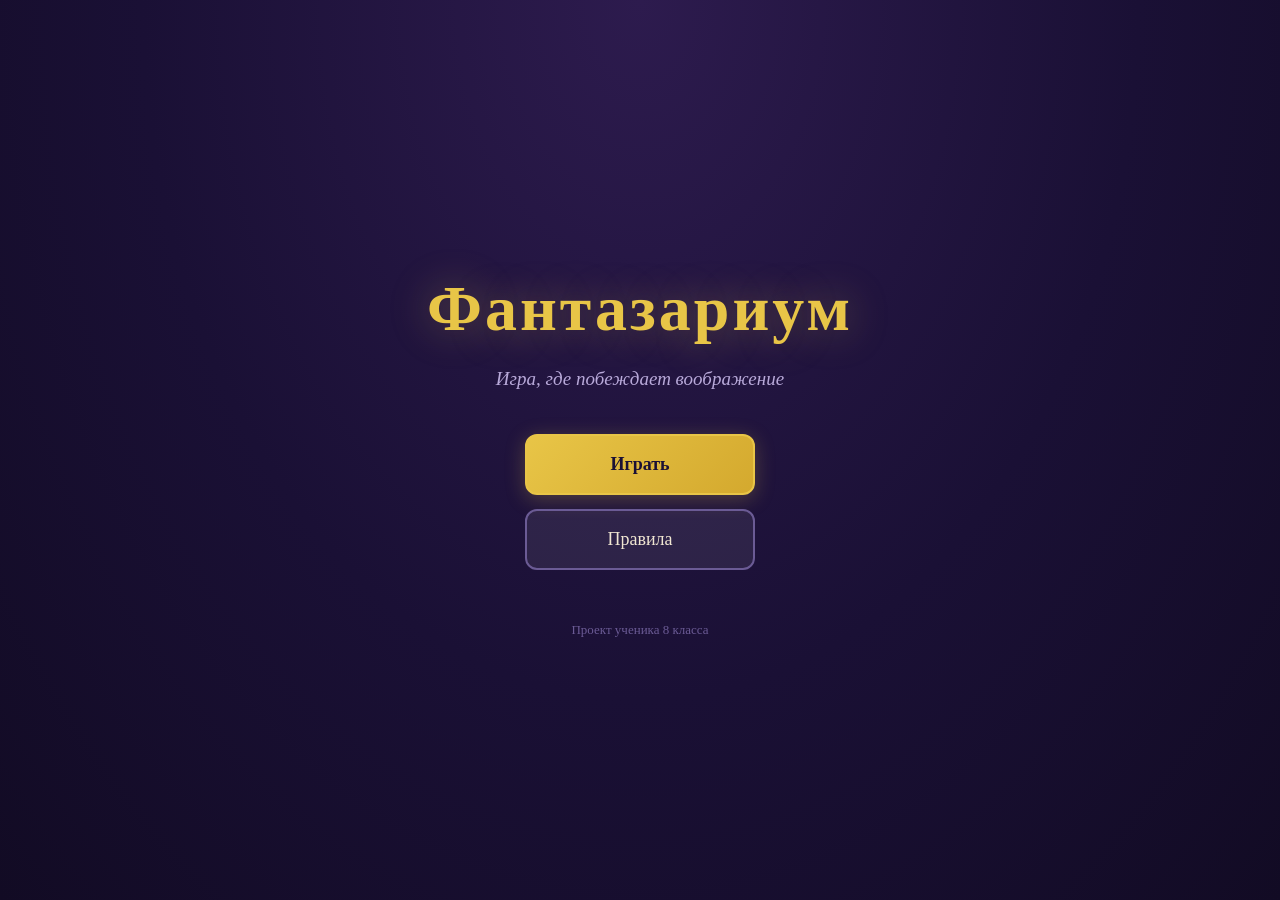
==== templates/index.html @ bf0990a1 "Fantazarium - rabochaya versiya igry" ====
<!DOCTYPE html>
<html lang="ru">
<head>
    <meta charset="UTF-8">
    <meta name="viewport" content="width=device-width, initial-scale=1.0">
    <title>Фантазариум</title>
    <link rel="stylesheet" href="/static/style.css">
</head>
<body>

    <div class="container">
        <h1 class="logo">Фантазариум</h1>
        <p class="podzagolovok">Игра, где побеждает воображение</p>

        <div class="knopki">
            <a href="/vhod" class="knopka knopka-glavnaya">Играть</a>
            <a href="/pravila" class="knopka">Правила</a>
        </div>

        <p class="nizhniy-text">Проект ученика 8 класса</p>
    </div>

</body>
</html>
---- static/style.css ----
* {
    margin: 0;
    padding: 0;
    box-sizing: border-box;
}

body {
    font-family: Georgia, "Times New Roman", serif;
    background: radial-gradient(ellipse at top, #2d1b4e 0%, #1a1035 55%, #120b24 100%);
    background-attachment: fixed;
    color: #f0e6d2;
    min-height: 100vh;
    display: flex;
    justify-content: center;
    align-items: center;
    padding: 16px;
    line-height: 1.5;
}

.container {
    text-align: center;
    max-width: 560px;
    width: 100%;
    animation: poyavlenie 0.4s ease;
}

@keyframes poyavlenie {
    from { opacity: 0; transform: translateY(12px); }
    to { opacity: 1; transform: translateY(0); }
}

.logo {
    font-size: clamp(38px, 11vw, 64px);
    color: #e8c547;
    letter-spacing: 3px;
    margin-bottom: 8px;
    text-shadow: 0 0 40px rgba(232, 197, 71, 0.35);
}

.podzagolovok {
    font-size: clamp(15px, 4vw, 19px);
    color: #b8a9d9;
    margin-bottom: 40px;
    font-style: italic;
}

h2 {
    font-size: clamp(26px, 7vw, 36px);
    color: #e8c547;
    margin-bottom: 24px;
}

h3 {
    font-size: clamp(18px, 5vw, 22px);
    color: #b8a9d9;
}

.knopki {
    display: flex;
    flex-direction: column;
    gap: 14px;
    align-items: center;
}

.knopka {
    display: inline-block;
    padding: 15px 40px;
    font-size: 18px;
    font-family: Georgia, serif;
    color: #f0e6d2;
    background: rgba(255, 255, 255, 0.07);
    border: 2px solid #6b5b95;
    border-radius: 12px;
    text-decoration: none;
    cursor: pointer;
    transition: transform 0.2s, background 0.2s, box-shadow 0.2s;
    min-width: 230px;
    max-width: 100%;
}

.knopka:hover {
    background: rgba(255, 255, 255, 0.14);
    transform: translateY(-2px);
}

.knopka:active {
    transform: translateY(0);
}

.knopka-glavnaya {
    background: linear-gradient(135deg, #e8c547, #d4a92e);
    color: #1a1035;
    border-color: #e8c547;
    font-weight: bold;
    box-shadow: 0 4px 20px rgba(232, 197, 71, 0.25);
}

.knopka-glavnaya:hover {
    background: linear-gradient(135deg, #f5d76e, #e8c547);
    box-shadow: 0 6px 26px rgba(232, 197, 71, 0.4);
}

.forma {
    display: flex;
    flex-direction: column;
    gap: 14px;
    align-items: center;
}

.pole {
    padding: 14px 20px;
    font-size: 17px;
    font-family: Georgia, serif;
    width: 280px;
    max-width: 100%;
    border: 2px solid #6b5b95;
    border-radius: 12px;
    background: rgba(255, 255, 255, 0.07);
    color: #f0e6d2;
    outline: none;
    text-align: center;
    transition: border-color 0.2s;
}

.pole::placeholder {
    color: #8b7fa8;
}

.pole:focus {
    border-color: #e8c547;
    background: rgba(255, 255, 255, 0.11);
}

.pravila-text {
    text-align: left;
    background: rgba(0, 0, 0, 0.28);
    padding: 26px;
    border-radius: 16px;
    border: 1px solid #6b5b95;
    line-height: 1.75;
    font-size: 16px;
}

.pravila-text p {
    margin-bottom: 13px;
}

.pravila-text b {
    color: #e8c547;
}

.ssylka-nazad {
    display: inline-block;
    margin-top: 26px;
    color: #b8a9d9;
    text-decoration: none;
    font-size: 16px;
    transition: color 0.2s;
}

.ssylka-nazad:hover {
    color: #e8c547;
}

.nizhniy-text {
    margin-top: 50px;
    color: #6b5b95;
    font-size: 13px;
}

.soobshenie {
    display: none;
}

.soobshenie-vidno {
    display: block;
    background: rgba(160, 85, 85, 0.18);
    border: 1px solid #a05555;
    color: #e5b8b8;
    padding: 13px 18px;
    border-radius: 10px;
    margin-bottom: 22px;
    font-size: 15px;
    animation: poyavlenie 0.3s ease;
}

.kod-komnaty {
    font-size: clamp(34px, 11vw, 54px);
    letter-spacing: clamp(6px, 3vw, 12px);
    color: #e8c547;
    background: rgba(0, 0, 0, 0.35);
    padding: 18px 10px;
    border-radius: 16px;
    border: 2px solid #6b5b95;
    margin-bottom: 10px;
    font-weight: bold;
    text-shadow: 0 0 24px rgba(232, 197, 71, 0.3);
}

.knopka-kopirovat {
    background: none;
    border: none;
    color: #b8a9d9;
    font-family: Georgia, serif;
    font-size: 14px;
    cursor: pointer;
    padding: 6px 12px;
    border-radius: 8px;
    transition: color 0.2s, background 0.2s;
}

.knopka-kopirovat:hover {
    color: #e8c547;
    background: rgba(255, 255, 255, 0.06);
}

.zagolovok-spiska {
    margin: 34px 0 14px;
}

.spisok-igrokov {
    display: flex;
    flex-direction: column;
    gap: 9px;
    margin-bottom: 20px;
}

.igrok {
    background: rgba(255, 255, 255, 0.07);
    border: 1px solid #6b5b95;
    border-radius: 10px;
    padding: 13px 16px;
    font-size: 17px;
    animation: poyavlenie 0.3s ease;
}

.metka-hozyain {
    font-size: 12px;
    color: #1a1035;
    background: #e8c547;
    padding: 3px 10px;
    border-radius: 20px;
    margin-left: 8px;
    vertical-align: middle;
}

.podskazka {
    color: #b8a9d9;
    margin-bottom: 20px;
    font-size: 16px;
}

.podskazka-gotovo {
    color: #7dd87d;
    font-weight: bold;
}

.igrovoy-ekran {
    width: 100%;
    max-width: 1100px;
    display: flex;
    flex-direction: column;
    gap: 18px;
    animation: poyavlenie 0.4s ease;
}

.verh-panel {
    display: flex;
    justify-content: space-between;
    align-items: center;
    gap: 12px;
    flex-wrap: wrap;
    background: rgba(0, 0, 0, 0.32);
    padding: 12px 20px;
    border-radius: 12px;
    border: 1px solid #6b5b95;
}

.malenkiy-kod {
    font-size: 19px;
    letter-spacing: 4px;
    color: #e8c547;
    font-weight: bold;
}

.nomer-raunda {
    font-size: 15px;
    color: #b8a9d9;
}

.schet {
    font-size: 14px;
    color: #b8a9d9;
    text-align: right;
    flex: 1;
    min-width: 140px;
}

.stol {
    background: rgba(0, 0, 0, 0.25);
    border: 1px solid #6b5b95;
    border-radius: 16px;
    padding: 28px 16px;
    text-align: center;
    min-height: 160px;
}

.zagolovok-stola {
    margin-bottom: 10px;
    color: #e8c547;
}

.associaciya {
    font-size: clamp(22px, 6vw, 34px);
    color: #e8c547;
    background: rgba(0, 0, 0, 0.3);
    padding: 16px 26px;
    border-radius: 12px;
    border: 2px solid #6b5b95;
    display: inline-block;
    margin: 12px 0;
    font-style: italic;
    max-width: 100%;
    word-break: break-word;
    text-shadow: 0 0 20px rgba(232, 197, 71, 0.25);
}

#pole-associacii {
    width: 320px;
    margin-top: 10px;
}

.zagolovok-ruki {
    margin-bottom: 14px;
    text-align: center;
}

.setka-kart {
    display: grid;
    grid-template-columns: repeat(6, 1fr);
    gap: 10px;
}

.karta {
    width: 100%;
    aspect-ratio: 2 / 3;
    object-fit: cover;
    border-radius: 10px;
    border: 3px solid transparent;
    cursor: pointer;
    transition: transform 0.22s, box-shadow 0.22s, border-color 0.22s, opacity 0.22s;
    display: block;
}

.karta:hover {
    transform: translateY(-8px);
    box-shadow: 0 10px 26px rgba(0, 0, 0, 0.55);
}

.karta-vybrana {
    border-color: #e8c547;
    transform: translateY(-10px);
    box-shadow: 0 0 26px rgba(232, 197, 71, 0.65);
}

.karta-neaktivna {
    opacity: 0.42;
}

.setka-stola {
    display: flex;
    justify-content: center;
    flex-wrap: wrap;
    gap: 12px;
    margin-top: 18px;
}

.karta-stola {
    width: 128px;
    aspect-ratio: 2 / 3;
    object-fit: cover;
    border-radius: 10px;
    border: 3px solid transparent;
    cursor: pointer;
    transition: transform 0.22s, box-shadow 0.22s, border-color 0.22s;
    display: block;
}

.karta-stola:hover {
    transform: translateY(-8px);
    box-shadow: 0 10px 26px rgba(0, 0, 0, 0.55);
}

.karta-moya {
    opacity: 0.5;
    border-color: #6b5b95;
}

.karta-pravilnaya {
    border-color: #e8c547;
    box-shadow: 0 0 26px rgba(232, 197, 71, 0.6);
}

.blok-itoga {
    text-align: center;
    max-width: 128px;
    animation: poyavlenie 0.4s ease;
}

.avtor {
    margin-top: 7px;
    font-size: 14px;
    color: #e8c547;
    font-weight: bold;
    word-break: break-word;
}

.golosa {
    font-size: 12px;
    color: #b8a9d9;
    margin-top: 3px;
    word-break: break-word;
}

.niz-panel {
    display: flex;
    justify-content: center;
    gap: 9px;
    flex-wrap: wrap;
    margin-top: 12px;
}

.knopka-malenkaya {
    padding: 8px 16px;
    font-size: 13px;
    font-family: Georgia, serif;
    color: #b8a9d9;
    background: rgba(255, 255, 255, 0.05);
    border: 1px solid #6b5b95;
    border-radius: 8px;
    cursor: pointer;
    transition: background 0.2s, color 0.2s;
}

.knopka-malenkaya:hover {
    background: rgba(255, 255, 255, 0.12);
    color: #f0e6d2;
}

.knopka-opasnaya {
    border-color: #a05555;
    color: #d99999;
}

.knopka-opasnaya:hover {
    background: rgba(160, 85, 85, 0.2);
}

.pedestal {
    display: flex;
    flex-direction: column;
    gap: 9px;
    max-width: 420px;
    margin: 22px auto;
}

.stroka-itoga {
    display: flex;
    justify-content: space-between;
    align-items: center;
    background: rgba(255, 255, 255, 0.07);
    border: 1px solid #6b5b95;
    border-radius: 10px;
    padding: 13px 18px;
    font-size: 17px;
    animation: poyavlenie 0.4s ease;
}

.pobeditel {
    background: linear-gradient(135deg, rgba(232, 197, 71, 0.22), rgba(232, 197, 71, 0.08));
    border-color: #e8c547;
    font-size: 21px;
    font-weight: bold;
    box-shadow: 0 0 24px rgba(232, 197, 71, 0.2);
}

.ochki-itog {
    color: #e8c547;
    font-weight: bold;
}

.modal {
    display: none;
    position: fixed;
    inset: 0;
    z-index: 100;
    align-items: center;
    justify-content: center;
    padding: 20px;
}

.modal-vidno {
    display: flex;
    animation: poyavlenie 0.2s ease;
}

.modal-fon {
    position: absolute;
    inset: 0;
    background: rgba(10, 6, 20, 0.88);
    backdrop-filter: blur(4px);
}

.modal-okno {
    position: relative;
    display: flex;
    flex-direction: column;
    align-items: center;
    gap: 16px;
    max-height: 92vh;
}

.modal-karta {
    max-width: min(78vw, 420px);
    max-height: 70vh;
    border-radius: 14px;
    border: 3px solid #6b5b95;
    box-shadow: 0 20px 60px rgba(0, 0, 0, 0.7);
}

.modal-knopki {
    display: flex;
    gap: 10px;
    flex-wrap: wrap;
    justify-content: center;
}

@media (max-width: 780px) {
    body {
        align-items: flex-start;
        padding: 12px;
    }

    .igrovoy-ekran {
        gap: 14px;
    }

    .verh-panel {
        padding: 10px 14px;
        font-size: 14px;
    }

    .schet {
        text-align: left;
        width: 100%;
        flex: none;
        font-size: 13px;
    }

    .stol {
        padding: 20px 12px;
    }

    .setka-kart {
        grid-template-columns: repeat(3, 1fr);
        gap: 8px;
    }

    .karta:hover {
        transform: none;
        box-shadow: none;
    }

    .karta-stola {
        width: calc(33.333% - 8px);
        max-width: 110px;
    }

    .karta-stola:hover {
        transform: none;
        box-shadow: none;
    }

    .blok-itoga {
        max-width: 110px;
    }

    .knopka {
        min-width: 200px;
        padding: 14px 28px;
    }

    #pole-associacii {
        width: 100%;
        max-width: 320px;
    }

    .modal-karta {
        max-width: 88vw;
        max-height: 64vh;
    }
}
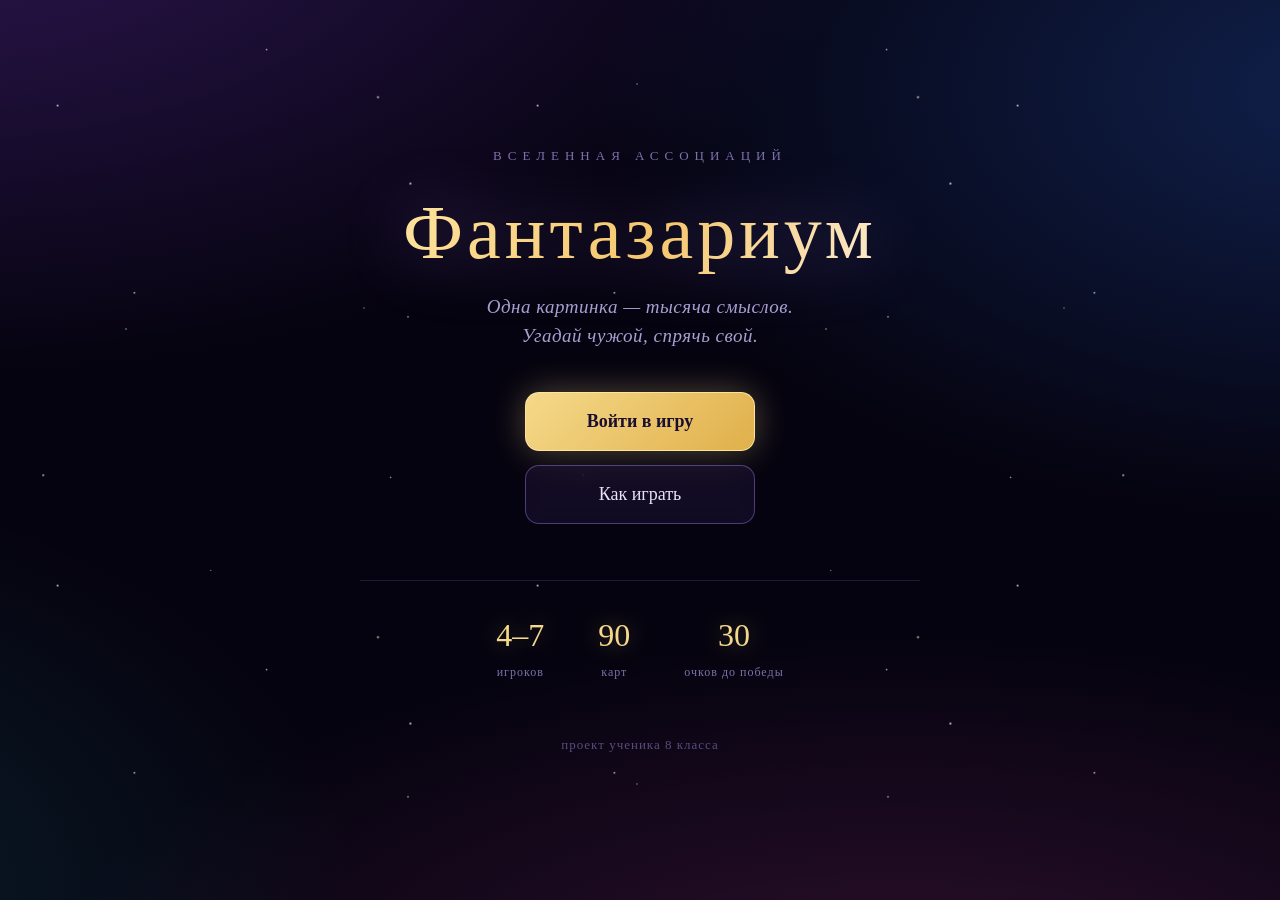
==== commit 1fcff615: "Kosmicheskiy dizayn" ====
--- a/templates/index.html
+++ b/templates/index.html
@@ -9,15 +9,31 @@
 <body>
 
     <div class="container">
+        <p class="nadzagolovok">вселенная ассоциаций</p>
         <h1 class="logo">Фантазариум</h1>
-        <p class="podzagolovok">Игра, где побеждает воображение</p>
+        <p class="podzagolovok">Одна картинка — тысяча смыслов.<br>Угадай чужой, спрячь свой.</p>
 
         <div class="knopki">
-            <a href="/vhod" class="knopka knopka-glavnaya">Играть</a>
-            <a href="/pravila" class="knopka">Правила</a>
+            <a href="/vhod" class="knopka knopka-glavnaya">Войти в игру</a>
+            <a href="/pravila" class="knopka">Как играть</a>
         </div>
 
-        <p class="nizhniy-text">Проект ученика 8 класса</p>
+        <div class="opisanie">
+            <div class="punkt">
+                <span class="cifra">4–7</span>
+                <span class="podpis">игроков</span>
+            </div>
+            <div class="punkt">
+                <span class="cifra">90</span>
+                <span class="podpis">карт</span>
+            </div>
+            <div class="punkt">
+                <span class="cifra">30</span>
+                <span class="podpis">очков до победы</span>
+            </div>
+        </div>
+
+        <p class="nizhniy-text">проект ученика 8 класса</p>
     </div>
 
 </body>
--- a/static/style.css
+++ b/static/style.css
@@ -6,53 +6,125 @@
 
 body {
     font-family: Georgia, "Times New Roman", serif;
-    background: radial-gradient(ellipse at top, #2d1b4e 0%, #1a1035 55%, #120b24 100%);
-    background-attachment: fixed;
-    color: #f0e6d2;
+    background: #05030f;
+    color: #e8e4f5;
     min-height: 100vh;
     display: flex;
     justify-content: center;
     align-items: center;
     padding: 16px;
     line-height: 1.5;
+    position: relative;
+    overflow-x: hidden;
+}
+
+body::before {
+    content: "";
+    position: fixed;
+    inset: -50%;
+    z-index: -3;
+    background:
+        radial-gradient(ellipse 60% 45% at 22% 18%, rgba(126, 61, 214, 0.34), transparent 62%),
+        radial-gradient(ellipse 50% 40% at 78% 30%, rgba(41, 98, 214, 0.30), transparent 60%),
+        radial-gradient(ellipse 55% 35% at 60% 82%, rgba(196, 62, 158, 0.22), transparent 62%),
+        radial-gradient(ellipse 45% 40% at 12% 75%, rgba(38, 176, 190, 0.18), transparent 60%),
+        #05030f;
+    animation: tumannost 34s ease-in-out infinite alternate;
+}
+
+@keyframes tumannost {
+    0%   { transform: translate(0, 0) scale(1); }
+    50%  { transform: translate(-2.5%, 1.8%) scale(1.06); }
+    100% { transform: translate(1.8%, -2.2%) scale(1.02); }
+}
+
+body::after {
+    content: "";
+    position: fixed;
+    inset: 0;
+    z-index: -2;
+    pointer-events: none;
+    background-image:
+        radial-gradient(1.6px 1.6px at 12% 22%, rgba(255,255,255,0.9), transparent),
+        radial-gradient(1.4px 1.4px at 43% 8%,  rgba(255,255,255,0.75), transparent),
+        radial-gradient(1.8px 1.8px at 76% 34%, rgba(255,255,255,0.85), transparent),
+        radial-gradient(1.2px 1.2px at 91% 12%, rgba(214,224,255,0.7), transparent),
+        radial-gradient(1.5px 1.5px at 28% 61%, rgba(255,255,255,0.8), transparent),
+        radial-gradient(1.3px 1.3px at 63% 77%, rgba(255,240,214,0.75), transparent),
+        radial-gradient(1.7px 1.7px at 8% 88%,  rgba(255,255,255,0.8), transparent),
+        radial-gradient(1.2px 1.2px at 52% 44%, rgba(214,224,255,0.65), transparent),
+        radial-gradient(1.5px 1.5px at 85% 66%, rgba(255,255,255,0.7), transparent),
+        radial-gradient(1.1px 1.1px at 34% 92%, rgba(255,255,255,0.6), transparent),
+        radial-gradient(1.9px 1.9px at 70% 18%, rgba(255,236,190,0.8), transparent),
+        radial-gradient(1.3px 1.3px at 18% 47%, rgba(255,255,255,0.7), transparent);
+    background-size: 480px 480px, 620px 620px, 540px 540px, 700px 700px;
+    background-repeat: repeat;
+    animation: mercanie 5.5s ease-in-out infinite alternate, drejf 220s linear infinite;
+    opacity: 0.85;
+}
+
+@keyframes mercanie {
+    from { opacity: 0.5; }
+    to   { opacity: 0.95; }
+}
+
+@keyframes drejf {
+    from { background-position: 0 0, 0 0, 0 0, 0 0; }
+    to   { background-position: 480px 300px, -620px 400px, 540px -350px, -700px 500px; }
 }
 
 .container {
     text-align: center;
     max-width: 560px;
     width: 100%;
-    animation: poyavlenie 0.4s ease;
+    position: relative;
+    z-index: 1;
+    animation: poyavlenie 0.6s ease;
 }
 
 @keyframes poyavlenie {
-    from { opacity: 0; transform: translateY(12px); }
-    to { opacity: 1; transform: translateY(0); }
+    from { opacity: 0; transform: translateY(14px); }
+    to   { opacity: 1; transform: translateY(0); }
 }
 
 .logo {
-    font-size: clamp(38px, 11vw, 64px);
-    color: #e8c547;
-    letter-spacing: 3px;
-    margin-bottom: 8px;
-    text-shadow: 0 0 40px rgba(232, 197, 71, 0.35);
+    font-size: clamp(40px, 12vw, 76px);
+    letter-spacing: 4px;
+    margin-bottom: 4px;
+    font-weight: normal;
+    background: linear-gradient(120deg, #ffe9a8 0%, #f5c76e 22%, #ffffff 46%, #c9a3ff 68%, #7cc6ff 88%, #ffe9a8 100%);
+    background-size: 260% auto;
+    -webkit-background-clip: text;
+    background-clip: text;
+    -webkit-text-fill-color: transparent;
+    animation: perelivanie 9s linear infinite;
+    filter: drop-shadow(0 0 34px rgba(180, 130, 255, 0.45));
+}
+
+@keyframes perelivanie {
+    to { background-position: 260% center; }
 }
 
 .podzagolovok {
     font-size: clamp(15px, 4vw, 19px);
-    color: #b8a9d9;
-    margin-bottom: 40px;
+    color: #a99fd0;
+    margin-bottom: 42px;
     font-style: italic;
+    letter-spacing: 0.5px;
 }
 
 h2 {
-    font-size: clamp(26px, 7vw, 36px);
-    color: #e8c547;
+    font-size: clamp(26px, 7vw, 38px);
+    color: #f5d98a;
     margin-bottom: 24px;
+    font-weight: normal;
+    text-shadow: 0 0 28px rgba(245, 217, 138, 0.35);
 }
 
 h3 {
     font-size: clamp(18px, 5vw, 22px);
-    color: #b8a9d9;
+    color: #b3a8dd;
+    font-weight: normal;
 }
 
 .knopki {
@@ -67,37 +139,42 @@
     padding: 15px 40px;
     font-size: 18px;
     font-family: Georgia, serif;
-    color: #f0e6d2;
-    background: rgba(255, 255, 255, 0.07);
-    border: 2px solid #6b5b95;
-    border-radius: 12px;
+    color: #e8e4f5;
+    background: rgba(126, 92, 214, 0.10);
+    border: 1px solid rgba(160, 130, 240, 0.42);
+    border-radius: 14px;
     text-decoration: none;
     cursor: pointer;
-    transition: transform 0.2s, background 0.2s, box-shadow 0.2s;
+    transition: transform 0.24s, background 0.24s, box-shadow 0.24s, border-color 0.24s;
     min-width: 230px;
     max-width: 100%;
+    backdrop-filter: blur(8px);
+    position: relative;
+    overflow: hidden;
 }
 
 .knopka:hover {
-    background: rgba(255, 255, 255, 0.14);
-    transform: translateY(-2px);
+    background: rgba(126, 92, 214, 0.22);
+    border-color: rgba(190, 160, 255, 0.75);
+    transform: translateY(-3px);
+    box-shadow: 0 8px 30px rgba(126, 92, 214, 0.35);
 }
 
 .knopka:active {
-    transform: translateY(0);
+    transform: translateY(-1px);
 }
 
 .knopka-glavnaya {
-    background: linear-gradient(135deg, #e8c547, #d4a92e);
-    color: #1a1035;
-    border-color: #e8c547;
+    background: linear-gradient(135deg, #f5d98a, #e0b04a);
+    color: #1a0f30;
+    border-color: rgba(255, 233, 168, 0.85);
     font-weight: bold;
-    box-shadow: 0 4px 20px rgba(232, 197, 71, 0.25);
+    box-shadow: 0 0 34px rgba(245, 217, 138, 0.32);
 }
 
 .knopka-glavnaya:hover {
-    background: linear-gradient(135deg, #f5d76e, #e8c547);
-    box-shadow: 0 6px 26px rgba(232, 197, 71, 0.4);
+    background: linear-gradient(135deg, #fff0bd, #f5d98a);
+    box-shadow: 0 0 48px rgba(245, 217, 138, 0.55);
 }
 
 .forma {
@@ -111,34 +188,38 @@
     padding: 14px 20px;
     font-size: 17px;
     font-family: Georgia, serif;
-    width: 280px;
+    width: 300px;
     max-width: 100%;
-    border: 2px solid #6b5b95;
-    border-radius: 12px;
-    background: rgba(255, 255, 255, 0.07);
-    color: #f0e6d2;
+    border: 1px solid rgba(160, 130, 240, 0.38);
+    border-radius: 14px;
+    background: rgba(20, 12, 45, 0.55);
+    color: #e8e4f5;
     outline: none;
     text-align: center;
-    transition: border-color 0.2s;
+    transition: border-color 0.24s, box-shadow 0.24s, background 0.24s;
+    backdrop-filter: blur(8px);
 }
 
 .pole::placeholder {
-    color: #8b7fa8;
+    color: #7d72ab;
 }
 
 .pole:focus {
-    border-color: #e8c547;
-    background: rgba(255, 255, 255, 0.11);
+    border-color: rgba(245, 217, 138, 0.8);
+    background: rgba(30, 18, 60, 0.7);
+    box-shadow: 0 0 26px rgba(245, 217, 138, 0.22);
 }
 
 .pravila-text {
     text-align: left;
-    background: rgba(0, 0, 0, 0.28);
-    padding: 26px;
-    border-radius: 16px;
-    border: 1px solid #6b5b95;
-    line-height: 1.75;
+    background: rgba(14, 8, 34, 0.6);
+    padding: 28px;
+    border-radius: 20px;
+    border: 1px solid rgba(160, 130, 240, 0.28);
+    line-height: 1.8;
     font-size: 16px;
+    backdrop-filter: blur(12px);
+    box-shadow: 0 12px 46px rgba(0, 0, 0, 0.45);
 }
 
 .pravila-text p {
@@ -146,26 +227,28 @@
 }
 
 .pravila-text b {
-    color: #e8c547;
+    color: #f5d98a;
 }
 
 .ssylka-nazad {
     display: inline-block;
     margin-top: 26px;
-    color: #b8a9d9;
+    color: #a99fd0;
     text-decoration: none;
     font-size: 16px;
-    transition: color 0.2s;
+    transition: color 0.24s, text-shadow 0.24s;
 }
 
 .ssylka-nazad:hover {
-    color: #e8c547;
+    color: #f5d98a;
+    text-shadow: 0 0 16px rgba(245, 217, 138, 0.5);
 }
 
 .nizhniy-text {
-    margin-top: 50px;
-    color: #6b5b95;
+    margin-top: 54px;
+    color: #574d80;
     font-size: 13px;
+    letter-spacing: 1px;
 }
 
 .soobshenie {
@@ -174,48 +257,58 @@
 
 .soobshenie-vidno {
     display: block;
-    background: rgba(160, 85, 85, 0.18);
-    border: 1px solid #a05555;
-    color: #e5b8b8;
+    background: rgba(190, 70, 110, 0.14);
+    border: 1px solid rgba(230, 110, 150, 0.5);
+    color: #f0b8cc;
     padding: 13px 18px;
-    border-radius: 10px;
+    border-radius: 12px;
     margin-bottom: 22px;
     font-size: 15px;
-    animation: poyavlenie 0.3s ease;
+    backdrop-filter: blur(8px);
+    animation: poyavlenie 0.35s ease;
 }
 
 .kod-komnaty {
-    font-size: clamp(34px, 11vw, 54px);
-    letter-spacing: clamp(6px, 3vw, 12px);
-    color: #e8c547;
-    background: rgba(0, 0, 0, 0.35);
-    padding: 18px 10px;
-    border-radius: 16px;
-    border: 2px solid #6b5b95;
+    font-size: clamp(34px, 11vw, 56px);
+    letter-spacing: clamp(6px, 3vw, 14px);
+    color: #f5d98a;
+    background: rgba(14, 8, 34, 0.6);
+    padding: 20px 10px;
+    border-radius: 20px;
+    border: 1px solid rgba(245, 217, 138, 0.35);
     margin-bottom: 10px;
     font-weight: bold;
-    text-shadow: 0 0 24px rgba(232, 197, 71, 0.3);
+    text-shadow: 0 0 32px rgba(245, 217, 138, 0.6);
+    backdrop-filter: blur(12px);
+    box-shadow: 0 0 60px rgba(126, 92, 214, 0.22), inset 0 0 40px rgba(126, 92, 214, 0.12);
+    animation: pulsaciya 4s ease-in-out infinite;
+}
+
+@keyframes pulsaciya {
+    0%, 100% { box-shadow: 0 0 60px rgba(126, 92, 214, 0.22), inset 0 0 40px rgba(126, 92, 214, 0.12); }
+    50%      { box-shadow: 0 0 84px rgba(126, 92, 214, 0.4),  inset 0 0 54px rgba(126, 92, 214, 0.2); }
 }
 
 .knopka-kopirovat {
     background: none;
     border: none;
-    color: #b8a9d9;
+    color: #a99fd0;
     font-family: Georgia, serif;
     font-size: 14px;
     cursor: pointer;
-    padding: 6px 12px;
-    border-radius: 8px;
-    transition: color 0.2s, background 0.2s;
+    padding: 6px 14px;
+    border-radius: 10px;
+    transition: color 0.24s, background 0.24s;
 }
 
 .knopka-kopirovat:hover {
-    color: #e8c547;
-    background: rgba(255, 255, 255, 0.06);
+    color: #f5d98a;
+    background: rgba(126, 92, 214, 0.16);
 }
 
 .zagolovok-spiska {
-    margin: 34px 0 14px;
+    margin: 36px 0 14px;
+    letter-spacing: 2px;
 }
 
 .spisok-igrokov {
@@ -226,42 +319,52 @@
 }
 
 .igrok {
-    background: rgba(255, 255, 255, 0.07);
-    border: 1px solid #6b5b95;
-    border-radius: 10px;
-    padding: 13px 16px;
+    background: rgba(20, 12, 45, 0.55);
+    border: 1px solid rgba(160, 130, 240, 0.28);
+    border-radius: 14px;
+    padding: 14px 18px;
     font-size: 17px;
-    animation: poyavlenie 0.3s ease;
+    backdrop-filter: blur(8px);
+    animation: poyavlenie 0.4s ease;
+    transition: border-color 0.24s;
+}
+
+.igrok:hover {
+    border-color: rgba(190, 160, 255, 0.5);
 }
 
 .metka-hozyain {
     font-size: 12px;
-    color: #1a1035;
-    background: #e8c547;
-    padding: 3px 10px;
+    color: #1a0f30;
+    background: linear-gradient(135deg, #f5d98a, #e0b04a);
+    padding: 3px 11px;
     border-radius: 20px;
-    margin-left: 8px;
+    margin-left: 9px;
     vertical-align: middle;
+    box-shadow: 0 0 16px rgba(245, 217, 138, 0.4);
 }
 
 .podskazka {
-    color: #b8a9d9;
+    color: #a99fd0;
     margin-bottom: 20px;
     font-size: 16px;
 }
 
 .podskazka-gotovo {
-    color: #7dd87d;
+    color: #7ee8c0;
     font-weight: bold;
+    text-shadow: 0 0 18px rgba(126, 232, 192, 0.45);
 }
 
 .igrovoy-ekran {
     width: 100%;
-    max-width: 1100px;
+    max-width: 1120px;
     display: flex;
     flex-direction: column;
     gap: 18px;
-    animation: poyavlenie 0.4s ease;
+    position: relative;
+    z-index: 1;
+    animation: poyavlenie 0.6s ease;
 }
 
 .verh-panel {
@@ -270,154 +373,173 @@
     align-items: center;
     gap: 12px;
     flex-wrap: wrap;
-    background: rgba(0, 0, 0, 0.32);
-    padding: 12px 20px;
-    border-radius: 12px;
-    border: 1px solid #6b5b95;
+    background: rgba(14, 8, 34, 0.62);
+    padding: 13px 22px;
+    border-radius: 16px;
+    border: 1px solid rgba(160, 130, 240, 0.28);
+    backdrop-filter: blur(12px);
+    box-shadow: 0 8px 32px rgba(0, 0, 0, 0.4);
 }
 
 .malenkiy-kod {
     font-size: 19px;
-    letter-spacing: 4px;
-    color: #e8c547;
+    letter-spacing: 5px;
+    color: #f5d98a;
     font-weight: bold;
+    text-shadow: 0 0 20px rgba(245, 217, 138, 0.45);
 }
 
 .nomer-raunda {
     font-size: 15px;
-    color: #b8a9d9;
+    color: #a99fd0;
 }
 
 .schet {
     font-size: 14px;
-    color: #b8a9d9;
+    color: #a99fd0;
     text-align: right;
     flex: 1;
     min-width: 140px;
 }
 
 .stol {
-    background: rgba(0, 0, 0, 0.25);
-    border: 1px solid #6b5b95;
-    border-radius: 16px;
-    padding: 28px 16px;
+    background: rgba(14, 8, 34, 0.5);
+    border: 1px solid rgba(160, 130, 240, 0.26);
+    border-radius: 22px;
+    padding: 30px 18px;
     text-align: center;
-    min-height: 160px;
+    min-height: 170px;
+    backdrop-filter: blur(12px);
+    box-shadow: 0 12px 50px rgba(0, 0, 0, 0.4), inset 0 0 70px rgba(126, 92, 214, 0.07);
 }
 
 .zagolovok-stola {
     margin-bottom: 10px;
-    color: #e8c547;
+    color: #f5d98a;
+    letter-spacing: 1px;
 }
 
 .associaciya {
-    font-size: clamp(22px, 6vw, 34px);
-    color: #e8c547;
-    background: rgba(0, 0, 0, 0.3);
-    padding: 16px 26px;
-    border-radius: 12px;
-    border: 2px solid #6b5b95;
+    font-size: clamp(22px, 6vw, 36px);
+    color: #ffe9a8;
+    background: rgba(20, 12, 45, 0.6);
+    padding: 18px 30px;
+    border-radius: 16px;
+    border: 1px solid rgba(245, 217, 138, 0.32);
     display: inline-block;
-    margin: 12px 0;
+    margin: 14px 0;
     font-style: italic;
     max-width: 100%;
     word-break: break-word;
-    text-shadow: 0 0 20px rgba(232, 197, 71, 0.25);
+    text-shadow: 0 0 30px rgba(245, 217, 138, 0.5);
+    box-shadow: 0 0 44px rgba(126, 92, 214, 0.22);
+    animation: poyavlenie 0.5s ease;
 }
 
 #pole-associacii {
-    width: 320px;
+    width: 340px;
     margin-top: 10px;
 }
 
 .zagolovok-ruki {
     margin-bottom: 14px;
     text-align: center;
+    letter-spacing: 1px;
 }
 
 .setka-kart {
     display: grid;
     grid-template-columns: repeat(6, 1fr);
-    gap: 10px;
+    gap: 11px;
 }
 
 .karta {
     width: 100%;
     aspect-ratio: 2 / 3;
     object-fit: cover;
-    border-radius: 10px;
-    border: 3px solid transparent;
+    border-radius: 12px;
+    border: 2px solid rgba(160, 130, 240, 0.22);
     cursor: pointer;
-    transition: transform 0.22s, box-shadow 0.22s, border-color 0.22s, opacity 0.22s;
+    transition: transform 0.28s cubic-bezier(0.34, 1.4, 0.64, 1), box-shadow 0.28s, border-color 0.28s, opacity 0.28s;
     display: block;
 }
 
 .karta:hover {
-    transform: translateY(-8px);
-    box-shadow: 0 10px 26px rgba(0, 0, 0, 0.55);
+    transform: translateY(-12px) scale(1.03);
+    box-shadow: 0 16px 40px rgba(0, 0, 0, 0.65), 0 0 30px rgba(126, 92, 214, 0.4);
+    border-color: rgba(190, 160, 255, 0.6);
 }
 
 .karta-vybrana {
-    border-color: #e8c547;
-    transform: translateY(-10px);
-    box-shadow: 0 0 26px rgba(232, 197, 71, 0.65);
+    border-color: #f5d98a;
+    transform: translateY(-14px) scale(1.04);
+    box-shadow: 0 0 40px rgba(245, 217, 138, 0.75), 0 16px 44px rgba(0, 0, 0, 0.6);
 }
 
 .karta-neaktivna {
-    opacity: 0.42;
+    opacity: 0.38;
+    filter: saturate(0.5);
 }
 
 .setka-stola {
     display: flex;
     justify-content: center;
     flex-wrap: wrap;
-    gap: 12px;
-    margin-top: 18px;
+    gap: 14px;
+    margin-top: 20px;
 }
 
 .karta-stola {
-    width: 128px;
+    width: 132px;
     aspect-ratio: 2 / 3;
     object-fit: cover;
-    border-radius: 10px;
-    border: 3px solid transparent;
+    border-radius: 12px;
+    border: 2px solid rgba(160, 130, 240, 0.22);
     cursor: pointer;
-    transition: transform 0.22s, box-shadow 0.22s, border-color 0.22s;
+    transition: transform 0.28s cubic-bezier(0.34, 1.4, 0.64, 1), box-shadow 0.28s, border-color 0.28s;
     display: block;
+    animation: poyavlenie 0.5s ease;
 }
 
 .karta-stola:hover {
-    transform: translateY(-8px);
-    box-shadow: 0 10px 26px rgba(0, 0, 0, 0.55);
+    transform: translateY(-12px) scale(1.04);
+    box-shadow: 0 16px 40px rgba(0, 0, 0, 0.65), 0 0 30px rgba(126, 92, 214, 0.4);
+    border-color: rgba(190, 160, 255, 0.6);
 }
 
 .karta-moya {
-    opacity: 0.5;
-    border-color: #6b5b95;
+    opacity: 0.45;
+    border-color: rgba(160, 130, 240, 0.5);
 }
 
 .karta-pravilnaya {
-    border-color: #e8c547;
-    box-shadow: 0 0 26px rgba(232, 197, 71, 0.6);
+    border-color: #f5d98a;
+    box-shadow: 0 0 44px rgba(245, 217, 138, 0.7);
+    animation: siyanie 2.4s ease-in-out infinite;
+}
+
+@keyframes siyanie {
+    0%, 100% { box-shadow: 0 0 44px rgba(245, 217, 138, 0.7); }
+    50%      { box-shadow: 0 0 70px rgba(245, 217, 138, 1); }
 }
 
 .blok-itoga {
     text-align: center;
-    max-width: 128px;
-    animation: poyavlenie 0.4s ease;
+    max-width: 132px;
+    animation: poyavlenie 0.5s ease;
 }
 
 .avtor {
-    margin-top: 7px;
+    margin-top: 8px;
     font-size: 14px;
-    color: #e8c547;
+    color: #f5d98a;
     font-weight: bold;
     word-break: break-word;
 }
 
 .golosa {
     font-size: 12px;
-    color: #b8a9d9;
+    color: #a99fd0;
     margin-top: 3px;
     word-break: break-word;
 }
@@ -431,62 +553,68 @@
 }
 
 .knopka-malenkaya {
-    padding: 8px 16px;
+    padding: 8px 17px;
     font-size: 13px;
     font-family: Georgia, serif;
-    color: #b8a9d9;
-    background: rgba(255, 255, 255, 0.05);
-    border: 1px solid #6b5b95;
-    border-radius: 8px;
+    color: #a99fd0;
+    background: rgba(20, 12, 45, 0.5);
+    border: 1px solid rgba(160, 130, 240, 0.3);
+    border-radius: 10px;
     cursor: pointer;
-    transition: background 0.2s, color 0.2s;
+    transition: background 0.24s, color 0.24s, border-color 0.24s;
+    backdrop-filter: blur(8px);
 }
 
 .knopka-malenkaya:hover {
-    background: rgba(255, 255, 255, 0.12);
-    color: #f0e6d2;
+    background: rgba(126, 92, 214, 0.22);
+    color: #e8e4f5;
+    border-color: rgba(190, 160, 255, 0.55);
 }
 
 .knopka-opasnaya {
-    border-color: #a05555;
-    color: #d99999;
+    border-color: rgba(230, 110, 150, 0.45);
+    color: #e5a0ba;
 }
 
 .knopka-opasnaya:hover {
-    background: rgba(160, 85, 85, 0.2);
+    background: rgba(190, 70, 110, 0.22);
+    border-color: rgba(230, 110, 150, 0.7);
 }
 
 .pedestal {
     display: flex;
     flex-direction: column;
-    gap: 9px;
-    max-width: 420px;
-    margin: 22px auto;
+    gap: 10px;
+    max-width: 440px;
+    margin: 24px auto;
 }
 
 .stroka-itoga {
     display: flex;
     justify-content: space-between;
     align-items: center;
-    background: rgba(255, 255, 255, 0.07);
-    border: 1px solid #6b5b95;
-    border-radius: 10px;
-    padding: 13px 18px;
+    background: rgba(20, 12, 45, 0.55);
+    border: 1px solid rgba(160, 130, 240, 0.26);
+    border-radius: 14px;
+    padding: 14px 20px;
     font-size: 17px;
-    animation: poyavlenie 0.4s ease;
+    backdrop-filter: blur(8px);
+    animation: poyavlenie 0.5s ease;
 }
 
 .pobeditel {
-    background: linear-gradient(135deg, rgba(232, 197, 71, 0.22), rgba(232, 197, 71, 0.08));
-    border-color: #e8c547;
+    background: linear-gradient(135deg, rgba(245, 217, 138, 0.24), rgba(126, 92, 214, 0.16));
+    border-color: rgba(245, 217, 138, 0.65);
     font-size: 21px;
     font-weight: bold;
-    box-shadow: 0 0 24px rgba(232, 197, 71, 0.2);
+    box-shadow: 0 0 44px rgba(245, 217, 138, 0.3);
+    animation: siyanie 3s ease-in-out infinite;
 }
 
 .ochki-itog {
-    color: #e8c547;
+    color: #f5d98a;
     font-weight: bold;
+    text-shadow: 0 0 16px rgba(245, 217, 138, 0.5);
 }
 
 .modal {
@@ -501,14 +629,14 @@
 
 .modal-vidno {
     display: flex;
-    animation: poyavlenie 0.2s ease;
+    animation: poyavlenie 0.25s ease;
 }
 
 .modal-fon {
     position: absolute;
     inset: 0;
-    background: rgba(10, 6, 20, 0.88);
-    backdrop-filter: blur(4px);
+    background: rgba(5, 3, 15, 0.9);
+    backdrop-filter: blur(8px);
 }
 
 .modal-okno {
@@ -516,16 +644,16 @@
     display: flex;
     flex-direction: column;
     align-items: center;
-    gap: 16px;
+    gap: 18px;
     max-height: 92vh;
 }
 
 .modal-karta {
-    max-width: min(78vw, 420px);
+    max-width: min(78vw, 440px);
     max-height: 70vh;
-    border-radius: 14px;
-    border: 3px solid #6b5b95;
-    box-shadow: 0 20px 60px rgba(0, 0, 0, 0.7);
+    border-radius: 16px;
+    border: 2px solid rgba(160, 130, 240, 0.45);
+    box-shadow: 0 24px 80px rgba(0, 0, 0, 0.85), 0 0 60px rgba(126, 92, 214, 0.35);
 }
 
 .modal-knopki {
@@ -541,62 +669,69 @@
         padding: 12px;
     }
 
-    .igrovoy-ekran {
-        gap: 14px;
-    }
-
-    .verh-panel {
-        padding: 10px 14px;
-        font-size: 14px;
-    }
-
-    .schet {
-        text-align: left;
-        width: 100%;
-        flex: none;
-        font-size: 13px;
-    }
-
-    .stol {
-        padding: 20px 12px;
-    }
+    .igrovoy-ekran { gap: 14px; }
+    .verh-panel { padding: 10px 15px; font-size: 14px; }
+    .schet { text-align: left; width: 100%; flex: none; font-size: 13px; }
+    .stol { padding: 22px 12px; }
 
     .setka-kart {
         grid-template-columns: repeat(3, 1fr);
         gap: 8px;
     }
 
-    .karta:hover {
+    .karta:hover, .karta-stola:hover {
         transform: none;
         box-shadow: none;
     }
 
     .karta-stola {
-        width: calc(33.333% - 8px);
-        max-width: 110px;
+        width: calc(33.333% - 10px);
+        max-width: 112px;
     }
 
-    .karta-stola:hover {
-        transform: none;
-        box-shadow: none;
+    .blok-itoga { max-width: 112px; }
+    .knopka { min-width: 200px; padding: 14px 28px; }
+    #pole-associacii { width: 100%; max-width: 320px; }
+    .modal-karta { max-width: 88vw; max-height: 64vh; }
+}
+
+@media (prefers-reduced-motion: reduce) {
+    body::before, body::after, .logo, .kod-komnaty, .karta-pravilnaya, .pobeditel {
+        animation: none;
     }
-
-    .blok-itoga {
-        max-width: 110px;
-    }
-
-    .knopka {
-        min-width: 200px;
-        padding: 14px 28px;
-    }
-
-    #pole-associacii {
-        width: 100%;
-        max-width: 320px;
-    }
-
-    .modal-karta {
-        max-width: 88vw;
-        max-height: 64vh;
-    }
+}
+
+.nadzagolovok {
+    font-size: 13px;
+    letter-spacing: 6px;
+    text-transform: uppercase;
+    color: #7d72ab;
+    margin-bottom: 10px;
+}
+
+.opisanie {
+    display: flex;
+    justify-content: center;
+    gap: clamp(20px, 8vw, 54px);
+    margin-top: 56px;
+    padding-top: 30px;
+    border-top: 1px solid rgba(160, 130, 240, 0.18);
+}
+
+.punkt {
+    display: flex;
+    flex-direction: column;
+    gap: 4px;
+}
+
+.cifra {
+    font-size: clamp(24px, 7vw, 32px);
+    color: #f5d98a;
+    text-shadow: 0 0 24px rgba(245, 217, 138, 0.4);
+}
+
+.podpis {
+    font-size: 12px;
+    color: #7d72ab;
+    letter-spacing: 1px;
 }
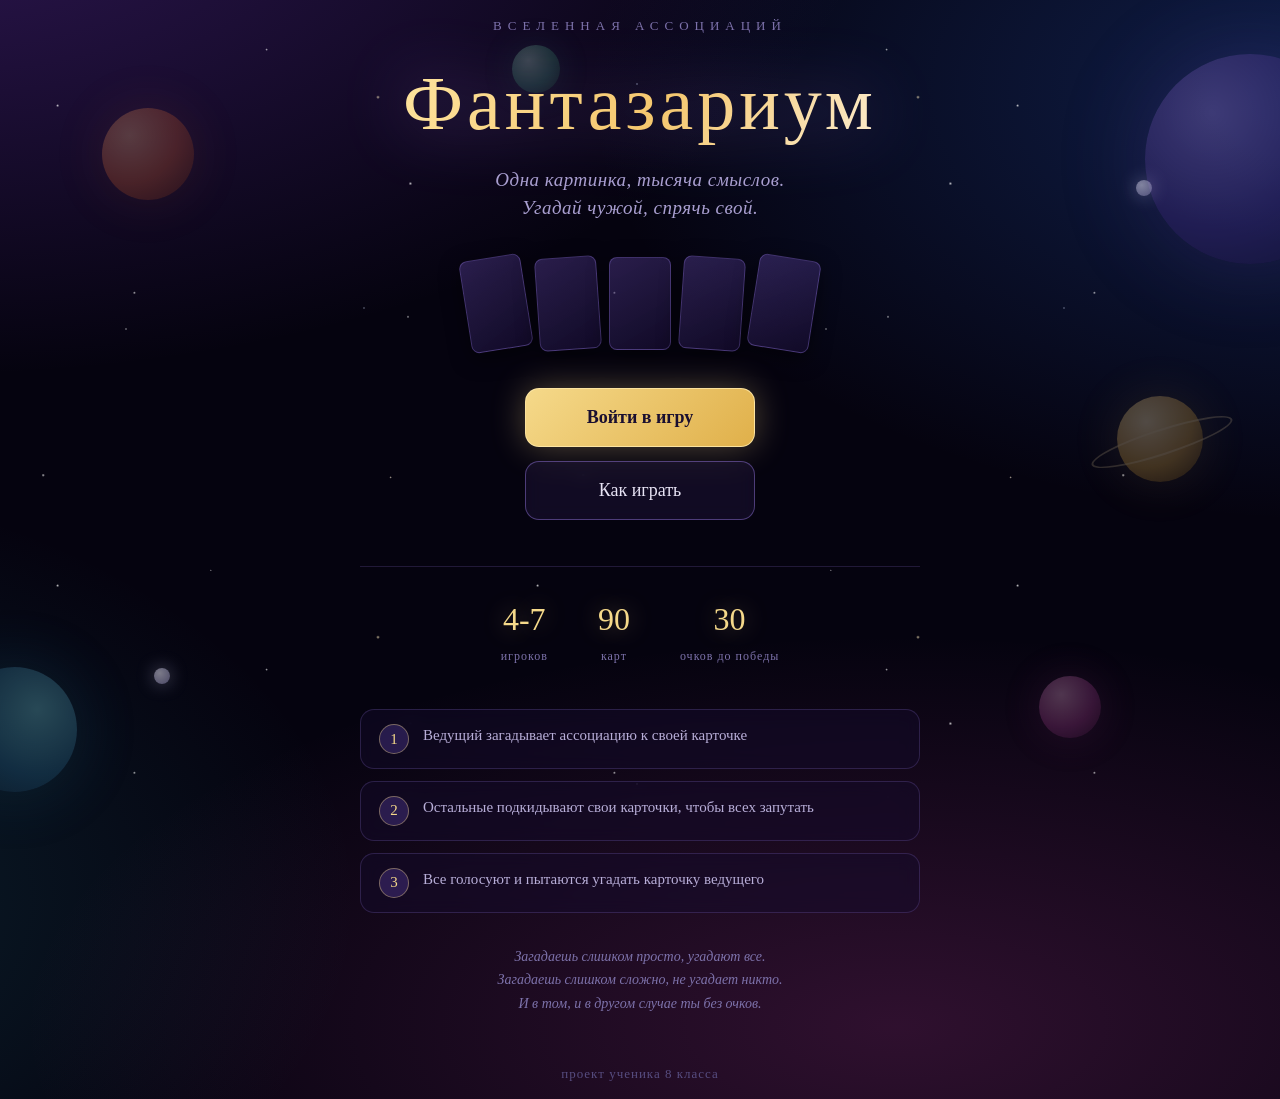
==== commit 20e6cbb6: "Kosmicheskiy dizayn" ====
--- a/templates/index.html
+++ b/templates/index.html
@@ -8,19 +8,45 @@
 </head>
 <body>
 
+    <div class="kosmos">
+        <div class="planeta planeta-1"></div>
+        <div class="planeta planeta-2"></div>
+        <div class="planeta planeta-3"></div>
+        <div class="planeta planeta-4"></div>
+        <div class="planeta planeta-5"></div>
+        <div class="planeta-koltso"></div>
+        <div class="luna luna-1"></div>
+        <div class="luna luna-2"></div>
+        <div class="kometa kometa-1"></div>
+        <div class="kometa kometa-2"></div>
+        <div class="kometa kometa-3"></div>
+        <div class="kometa kometa-4"></div>
+        <div class="korabl korabl-1">🛸</div>
+        <div class="korabl korabl-2">🚀</div>
+        <div class="korabl korabl-3">🛰️</div>
+    </div>
+
     <div class="container">
         <p class="nadzagolovok">вселенная ассоциаций</p>
         <h1 class="logo">Фантазариум</h1>
-        <p class="podzagolovok">Одна картинка — тысяча смыслов.<br>Угадай чужой, спрячь свой.</p>
+        <p class="podzagolovok">Одна картинка, тысяча смыслов.<br>Угадай чужой, спрячь свой.</p>
 
-        <div class="knopki">
+        <div class="lenta-kart">
+            <div class="mini-karta"></div>
+            <div class="mini-karta"></div>
+            <div class="mini-karta"></div>
+            <div class="mini-karta"></div>
+            <div class="mini-karta"></div>
+        </div>
+
+        <div class="knopki" style="margin-top: 38px;">
             <a href="/vhod" class="knopka knopka-glavnaya">Войти в игру</a>
             <a href="/pravila" class="knopka">Как играть</a>
         </div>
 
         <div class="opisanie">
             <div class="punkt">
-                <span class="cifra">4–7</span>
+                <span class="cifra">4-7</span>
                 <span class="podpis">игроков</span>
             </div>
             <div class="punkt">
@@ -33,6 +59,27 @@
             </div>
         </div>
 
+        <div class="kak-igraem">
+            <div class="shag">
+                <div class="shag-nomer">1</div>
+                <div class="shag-text">Ведущий загадывает ассоциацию к своей карточке</div>
+            </div>
+            <div class="shag">
+                <div class="shag-nomer">2</div>
+                <div class="shag-text">Остальные подкидывают свои карточки, чтобы всех запутать</div>
+            </div>
+            <div class="shag">
+                <div class="shag-nomer">3</div>
+                <div class="shag-text">Все голосуют и пытаются угадать карточку ведущего</div>
+            </div>
+        </div>
+
+        <p class="podskazka-nizu">
+            Загадаешь слишком просто, угадают все.<br>
+            Загадаешь слишком сложно, не угадает никто.<br>
+            И в том, и в другом случае ты без очков.
+        </p>
+
         <p class="nizhniy-text">проект ученика 8 класса</p>
     </div>
 
--- a/static/style.css
+++ b/static/style.css
@@ -73,6 +73,190 @@
     to   { background-position: 480px 300px, -620px 400px, 540px -350px, -700px 500px; }
 }
 
+.kosmos {
+    position: fixed;
+    inset: 0;
+    z-index: -1;
+    pointer-events: none;
+    overflow: hidden;
+}
+
+.planeta {
+    position: absolute;
+    border-radius: 50%;
+}
+
+.planeta-1 {
+    width: 210px;
+    height: 210px;
+    right: -75px;
+    top: 6%;
+    opacity: 0.34;
+    background: radial-gradient(circle at 32% 28%, #9a7ae0, #4a2f8f 55%, #1d1140 100%);
+    box-shadow: 0 0 95px rgba(126, 92, 214, 0.5);
+    animation: plyv 70s linear infinite;
+}
+
+.planeta-2 {
+    width: 125px;
+    height: 125px;
+    left: -48px;
+    bottom: 12%;
+    opacity: 0.32;
+    background: radial-gradient(circle at 68% 34%, #6fc8d8, #2a6b8f 55%, #12283f 100%);
+    box-shadow: 0 0 72px rgba(56, 160, 200, 0.45);
+    animation: plyv 95s linear infinite reverse;
+}
+
+.planeta-3 {
+    width: 92px;
+    height: 92px;
+    left: 8%;
+    top: 12%;
+    opacity: 0.28;
+    background: radial-gradient(circle at 30% 30%, #ffb87a, #d4622e 52%, #5a2410 100%);
+    box-shadow: 0 0 58px rgba(220, 120, 60, 0.4);
+    animation: plyv 58s linear infinite;
+}
+
+.planeta-4 {
+    width: 62px;
+    height: 62px;
+    right: 14%;
+    bottom: 18%;
+    opacity: 0.3;
+    background: radial-gradient(circle at 36% 30%, #f0a8d8, #a03e8c 55%, #3c1236 100%);
+    box-shadow: 0 0 46px rgba(200, 80, 160, 0.42);
+    animation: plyv 82s linear infinite reverse;
+}
+
+.planeta-5 {
+    width: 48px;
+    height: 48px;
+    left: 40%;
+    top: 5%;
+    opacity: 0.26;
+    background: radial-gradient(circle at 34% 32%, #b8f0d0, #3e9c76 55%, #113828 100%);
+    box-shadow: 0 0 38px rgba(80, 200, 150, 0.38);
+    animation: plyv 66s linear infinite;
+}
+
+.planeta-koltso {
+    position: absolute;
+    right: 6%;
+    top: 44%;
+    width: 86px;
+    height: 86px;
+    opacity: 0.3;
+    border-radius: 50%;
+    background: radial-gradient(circle at 34% 30%, #ffe4a8, #c99a3e 55%, #4a3410 100%);
+    box-shadow: 0 0 54px rgba(220, 180, 90, 0.4);
+    animation: plyv 76s linear infinite reverse;
+}
+
+.planeta-koltso::after {
+    content: "";
+    position: absolute;
+    left: -34%;
+    top: 38%;
+    width: 168%;
+    height: 26%;
+    border-radius: 50%;
+    border: 2px solid rgba(255, 228, 168, 0.55);
+    transform: rotate(-18deg);
+}
+
+@keyframes plyv {
+    0%   { transform: translateY(0) rotate(0deg); }
+    50%  { transform: translateY(-26px) rotate(180deg); }
+    100% { transform: translateY(0) rotate(360deg); }
+}
+
+.luna {
+    position: absolute;
+    width: 16px;
+    height: 16px;
+    border-radius: 50%;
+    background: radial-gradient(circle at 35% 32%, #f0eeff, #8f89b8);
+    box-shadow: 0 0 18px rgba(220, 216, 255, 0.7);
+    opacity: 0.5;
+}
+
+.luna-1 {
+    right: 10%;
+    top: 20%;
+    animation: orbita 16s linear infinite;
+}
+
+.luna-2 {
+    left: 12%;
+    bottom: 24%;
+    animation: orbita 22s linear infinite reverse;
+}
+
+@keyframes orbita {
+    from { transform: rotate(0deg) translateX(72px) rotate(0deg); }
+    to   { transform: rotate(360deg) translateX(72px) rotate(-360deg); }
+}
+
+.kometa {
+    position: absolute;
+    width: 3px;
+    height: 3px;
+    background: #fff;
+    border-radius: 50%;
+    box-shadow: 0 0 8px 2px rgba(255, 255, 255, 0.9);
+}
+
+.kometa::after {
+    content: "";
+    position: absolute;
+    top: 50%;
+    right: 3px;
+    width: 92px;
+    height: 1.5px;
+    transform: translateY(-50%);
+    background: linear-gradient(to left, rgba(255, 255, 255, 0.85), transparent);
+}
+
+.kometa-1 { top: 10%; left: -10%; animation: polet 11s linear infinite; }
+.kometa-2 { top: 54%; left: -10%; animation: polet 17s linear infinite 5s; }
+.kometa-3 { top: 76%; left: -10%; animation: polet 14s linear infinite 9s; }
+.kometa-4 { top: 32%; left: -10%; animation: polet 20s linear infinite 14s; }
+
+@keyframes polet {
+    0%   { transform: translate(0, 0); opacity: 0; }
+    8%   { opacity: 1; }
+    82%  { opacity: 1; }
+    100% { transform: translate(125vw, 26vh); opacity: 0; }
+}
+
+.korabl {
+    position: absolute;
+    font-size: 22px;
+    line-height: 1;
+    opacity: 0.55;
+    filter: drop-shadow(0 0 12px rgba(160, 200, 255, 0.7));
+}
+
+.korabl-1 { top: 24%; left: -8%; animation: rejs-vpravo 44s linear infinite; }
+.korabl-2 { top: 66%; left: -8%; animation: rejs-vlevo 58s linear infinite 12s; }
+.korabl-3 { top: 44%; left: -8%; animation: rejs-vpravo 72s linear infinite 26s; }
+
+@keyframes rejs-vpravo {
+    0%   { transform: translate(0, 0) rotate(8deg); opacity: 0; }
+    10%  { opacity: 0.55; }
+    88%  { opacity: 0.55; }
+    100% { transform: translate(122vw, -14vh) rotate(8deg); opacity: 0; }
+}
+
+@keyframes rejs-vlevo {
+    0%   { transform: translate(0, 0) scaleX(-1) rotate(-6deg); opacity: 0; }
+    10%  { opacity: 0.5; }
+    88%  { opacity: 0.5; }
+    100% { transform: translate(122vw, 12vh) scaleX(-1) rotate(-6deg); opacity: 0; }
+}
+
 .container {
     text-align: center;
     max-width: 560px;
@@ -87,10 +271,18 @@
     to   { opacity: 1; transform: translateY(0); }
 }
 
+.nadzagolovok {
+    font-size: 13px;
+    letter-spacing: 6px;
+    text-transform: uppercase;
+    color: #7d72ab;
+    margin-bottom: 10px;
+}
+
 .logo {
     font-size: clamp(40px, 12vw, 76px);
     letter-spacing: 4px;
-    margin-bottom: 4px;
+    margin-bottom: 6px;
     font-weight: normal;
     background: linear-gradient(120deg, #ffe9a8 0%, #f5c76e 22%, #ffffff 46%, #c9a3ff 68%, #7cc6ff 88%, #ffe9a8 100%);
     background-size: 260% auto;
@@ -108,7 +300,7 @@
 .podzagolovok {
     font-size: clamp(15px, 4vw, 19px);
     color: #a99fd0;
-    margin-bottom: 42px;
+    margin-bottom: 34px;
     font-style: italic;
     letter-spacing: 0.5px;
 }
@@ -149,8 +341,6 @@
     min-width: 230px;
     max-width: 100%;
     backdrop-filter: blur(8px);
-    position: relative;
-    overflow: hidden;
 }
 
 .knopka:hover {
@@ -160,9 +350,7 @@
     box-shadow: 0 8px 30px rgba(126, 92, 214, 0.35);
 }
 
-.knopka:active {
-    transform: translateY(-1px);
-}
+.knopka:active { transform: translateY(-1px); }
 
 .knopka-glavnaya {
     background: linear-gradient(135deg, #f5d98a, #e0b04a);
@@ -200,9 +388,7 @@
     backdrop-filter: blur(8px);
 }
 
-.pole::placeholder {
-    color: #7d72ab;
-}
+.pole::placeholder { color: #7d72ab; }
 
 .pole:focus {
     border-color: rgba(245, 217, 138, 0.8);
@@ -222,13 +408,8 @@
     box-shadow: 0 12px 46px rgba(0, 0, 0, 0.45);
 }
 
-.pravila-text p {
-    margin-bottom: 13px;
-}
-
-.pravila-text b {
-    color: #f5d98a;
-}
+.pravila-text p { margin-bottom: 13px; }
+.pravila-text b { color: #f5d98a; }
 
 .ssylka-nazad {
     display: inline-block;
@@ -245,15 +426,13 @@
 }
 
 .nizhniy-text {
-    margin-top: 54px;
+    margin-top: 48px;
     color: #574d80;
     font-size: 13px;
     letter-spacing: 1px;
 }
 
-.soobshenie {
-    display: none;
-}
+.soobshenie { display: none; }
 
 .soobshenie-vidno {
     display: block;
@@ -266,6 +445,137 @@
     font-size: 15px;
     backdrop-filter: blur(8px);
     animation: poyavlenie 0.35s ease;
+}
+
+.opisanie {
+    display: flex;
+    justify-content: center;
+    gap: clamp(18px, 7vw, 50px);
+    margin-top: 46px;
+    padding-top: 28px;
+    border-top: 1px solid rgba(160, 130, 240, 0.18);
+}
+
+.punkt {
+    display: flex;
+    flex-direction: column;
+    gap: 4px;
+}
+
+.cifra {
+    font-size: clamp(24px, 7vw, 32px);
+    color: #f5d98a;
+    text-shadow: 0 0 24px rgba(245, 217, 138, 0.4);
+}
+
+.podpis {
+    font-size: 12px;
+    color: #7d72ab;
+    letter-spacing: 1px;
+}
+
+.kak-igraem {
+    display: flex;
+    flex-direction: column;
+    gap: 12px;
+    margin-top: 44px;
+    text-align: left;
+}
+
+.shag {
+    display: flex;
+    align-items: flex-start;
+    gap: 14px;
+    background: rgba(20, 12, 45, 0.45);
+    border: 1px solid rgba(160, 130, 240, 0.2);
+    border-radius: 14px;
+    padding: 14px 18px;
+    backdrop-filter: blur(8px);
+    transition: border-color 0.25s, transform 0.25s;
+}
+
+.shag:hover {
+    border-color: rgba(190, 160, 255, 0.45);
+    transform: translateX(4px);
+}
+
+.shag-nomer {
+    flex-shrink: 0;
+    width: 30px;
+    height: 30px;
+    border-radius: 50%;
+    background: rgba(126, 92, 214, 0.25);
+    border: 1px solid rgba(245, 217, 138, 0.4);
+    color: #f5d98a;
+    display: flex;
+    align-items: center;
+    justify-content: center;
+    font-size: 15px;
+}
+
+.shag-text {
+    font-size: 15px;
+    color: #b8aed8;
+}
+
+.lenta-kart {
+    display: flex;
+    justify-content: center;
+    gap: 10px;
+    margin-top: 34px;
+}
+
+.mini-karta {
+    width: 62px;
+    aspect-ratio: 2 / 3;
+    border-radius: 8px;
+    border: 1px solid rgba(160, 130, 240, 0.3);
+    background: linear-gradient(150deg, rgba(126, 92, 214, 0.3), rgba(20, 12, 45, 0.8));
+    box-shadow: 0 6px 20px rgba(0, 0, 0, 0.5);
+    animation: kachanie 5s ease-in-out infinite;
+}
+
+.mini-karta:nth-child(1) { transform: rotate(-9deg); animation-delay: 0s; }
+.mini-karta:nth-child(2) { transform: rotate(-4deg); animation-delay: 0.4s; }
+.mini-karta:nth-child(3) { transform: rotate(0deg);  animation-delay: 0.8s; }
+.mini-karta:nth-child(4) { transform: rotate(4deg);  animation-delay: 1.2s; }
+.mini-karta:nth-child(5) { transform: rotate(9deg);  animation-delay: 1.6s; }
+
+@keyframes kachanie {
+    0%, 100% { translate: 0 0; }
+    50%      { translate: 0 -8px; }
+}
+
+.podskazka-nizu {
+    margin-top: 32px;
+    font-size: 14px;
+    color: #7d72ab;
+    font-style: italic;
+    line-height: 1.7;
+}
+
+.blok-info {
+    background: rgba(20, 12, 45, 0.42);
+    border: 1px solid rgba(160, 130, 240, 0.2);
+    border-radius: 16px;
+    padding: 20px 22px;
+    margin-top: 26px;
+    backdrop-filter: blur(8px);
+    text-align: left;
+}
+
+.blok-info h4 {
+    font-size: 15px;
+    color: #f5d98a;
+    font-weight: normal;
+    letter-spacing: 1px;
+    margin-bottom: 10px;
+}
+
+.blok-info p {
+    font-size: 14px;
+    color: #9a90c4;
+    line-height: 1.7;
 }
 
 .kod-komnaty {
@@ -329,9 +639,7 @@
     transition: border-color 0.24s;
 }
 
-.igrok:hover {
-    border-color: rgba(190, 160, 255, 0.5);
-}
+.igrok:hover { border-color: rgba(190, 160, 255, 0.5); }
 
 .metka-hozyain {
     font-size: 12px;
@@ -693,45 +1001,24 @@
     .knopka { min-width: 200px; padding: 14px 28px; }
     #pole-associacii { width: 100%; max-width: 320px; }
     .modal-karta { max-width: 88vw; max-height: 64vh; }
+
+    .planeta-1 { width: 130px; height: 130px; right: -55px; }
+    .planeta-2 { width: 80px; height: 80px; left: -32px; }
+    .planeta-3 { width: 58px; height: 58px; }
+    .planeta-4 { width: 42px; height: 42px; }
+    .planeta-5 { display: none; }
+    .planeta-koltso { width: 56px; height: 56px; }
+    .luna { display: none; }
+    .korabl { font-size: 17px; }
+    .mini-karta { width: 46px; }
+    .kometa::after { width: 60px; }
 }
 
 @media (prefers-reduced-motion: reduce) {
-    body::before, body::after, .logo, .kod-komnaty, .karta-pravilnaya, .pobeditel {
+    body::before, body::after, .logo, .kod-komnaty,
+    .karta-pravilnaya, .pobeditel, .planeta, .planeta-koltso,
+    .luna, .mini-karta {
         animation: none;
     }
-}
-
-.nadzagolovok {
-    font-size: 13px;
-    letter-spacing: 6px;
-    text-transform: uppercase;
-    color: #7d72ab;
-    margin-bottom: 10px;
-}
-
-.opisanie {
-    display: flex;
-    justify-content: center;
-    gap: clamp(20px, 8vw, 54px);
-    margin-top: 56px;
-    padding-top: 30px;
-    border-top: 1px solid rgba(160, 130, 240, 0.18);
-}
-
-.punkt {
-    display: flex;
-    flex-direction: column;
-    gap: 4px;
-}
-
-.cifra {
-    font-size: clamp(24px, 7vw, 32px);
-    color: #f5d98a;
-    text-shadow: 0 0 24px rgba(245, 217, 138, 0.4);
-}
-
-.podpis {
-    font-size: 12px;
-    color: #7d72ab;
-    letter-spacing: 1px;
+    .kometa, .korabl { display: none; }
 }
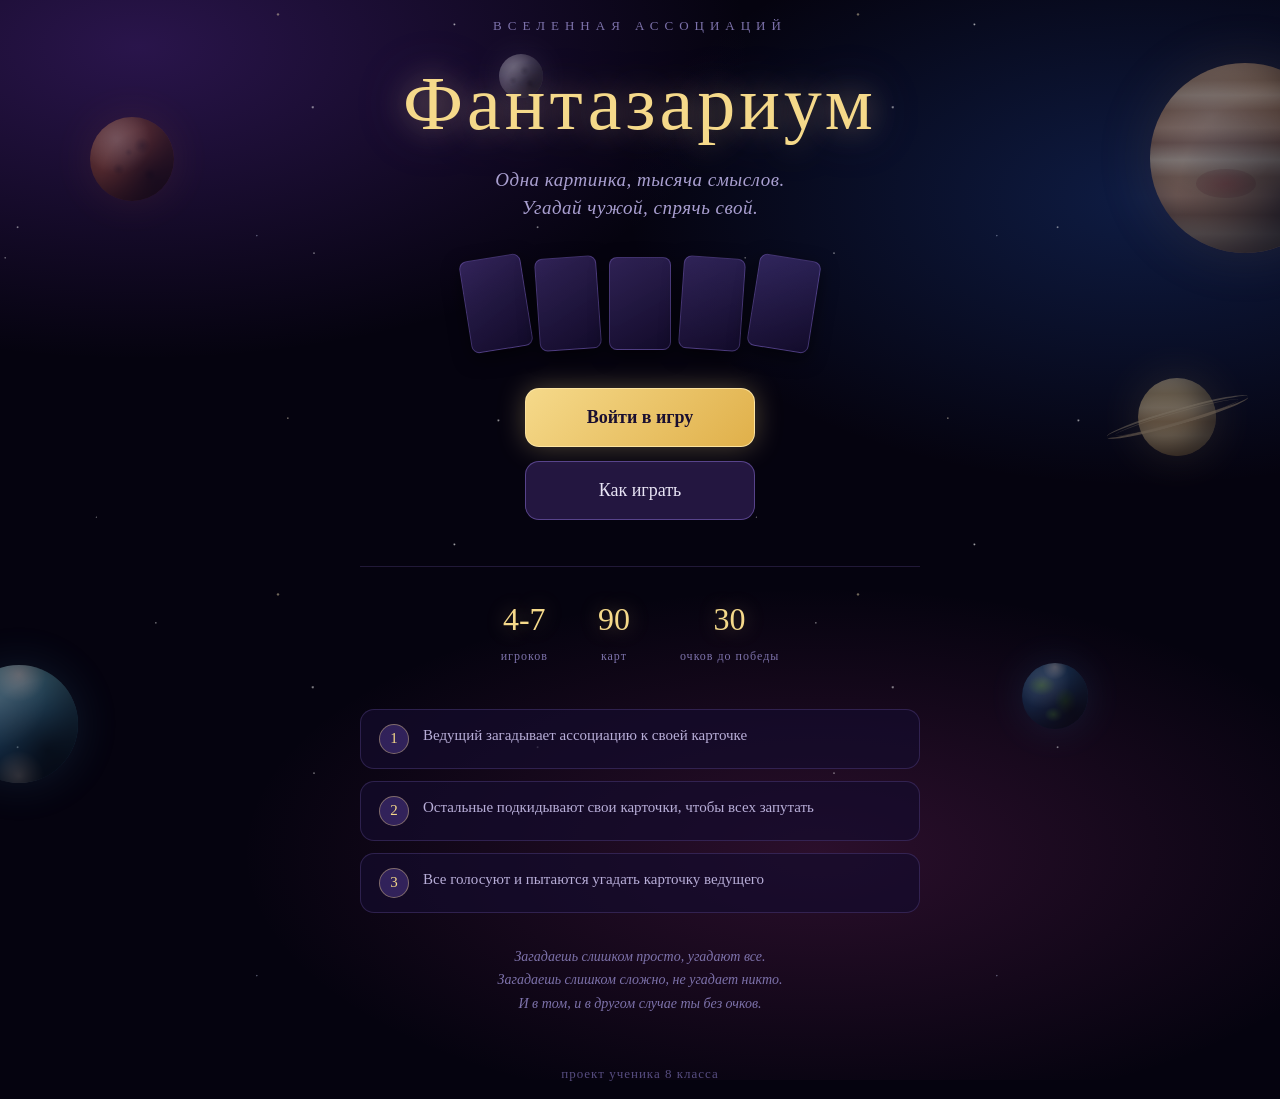
==== commit c9db9f02: "Realistichnyy kosmos, ubrany lagi" ====
--- a/templates/index.html
+++ b/templates/index.html
@@ -8,22 +8,39 @@
 </head>
 <body>
 
+    <div class="zvezdy"></div>
+
     <div class="kosmos">
-        <div class="planeta planeta-1"></div>
-        <div class="planeta planeta-2"></div>
-        <div class="planeta planeta-3"></div>
-        <div class="planeta planeta-4"></div>
-        <div class="planeta planeta-5"></div>
-        <div class="planeta-koltso"></div>
-        <div class="luna luna-1"></div>
-        <div class="luna luna-2"></div>
+        <div class="planeta gazoviy"></div>
+        <div class="planeta ledyanoy"></div>
+        <div class="planeta kamenistaya"></div>
+        <div class="planeta zemlepodobnaya"></div>
+        <div class="planeta lunnaya"></div>
+        <div class="s-kolcami">
+            <div class="telo"></div>
+            <div class="kolco"></div>
+            <div class="kolco kolco-2"></div>
+        </div>
         <div class="kometa kometa-1"></div>
         <div class="kometa kometa-2"></div>
         <div class="kometa kometa-3"></div>
-        <div class="kometa kometa-4"></div>
-        <div class="korabl korabl-1">🛸</div>
-        <div class="korabl korabl-2">🚀</div>
-        <div class="korabl korabl-3">🛰️</div>
+        <div class="sputnik sputnik-1">
+            <div class="panel panel-l"></div>
+            <div class="korpus"></div>
+            <div class="antenna"></div>
+            <div class="panel panel-r"></div>
+        </div>
+        <div class="sputnik sputnik-2">
+            <div class="panel panel-l"></div>
+            <div class="korpus"></div>
+            <div class="antenna"></div>
+            <div class="panel panel-r"></div>
+        </div>
+        <div class="stanciya stanciya-1">
+            <div class="krylo krylo-l"></div>
+            <div class="modul"></div>
+            <div class="krylo krylo-r"></div>
+        </div>
     </div>
 
     <div class="container">
--- a/static/style.css
+++ b/static/style.css
@@ -21,56 +21,49 @@
 body::before {
     content: "";
     position: fixed;
-    inset: -50%;
+    inset: -20%;
     z-index: -3;
     background:
-        radial-gradient(ellipse 60% 45% at 22% 18%, rgba(126, 61, 214, 0.34), transparent 62%),
-        radial-gradient(ellipse 50% 40% at 78% 30%, rgba(41, 98, 214, 0.30), transparent 60%),
-        radial-gradient(ellipse 55% 35% at 60% 82%, rgba(196, 62, 158, 0.22), transparent 62%),
-        radial-gradient(ellipse 45% 40% at 12% 75%, rgba(38, 176, 190, 0.18), transparent 60%),
+        radial-gradient(ellipse 55% 40% at 22% 18%, rgba(126, 61, 214, 0.30), transparent 62%),
+        radial-gradient(ellipse 48% 38% at 78% 30%, rgba(41, 98, 214, 0.26), transparent 60%),
+        radial-gradient(ellipse 52% 34% at 60% 82%, rgba(196, 62, 158, 0.20), transparent 62%),
         #05030f;
-    animation: tumannost 34s ease-in-out infinite alternate;
+    will-change: transform;
+    animation: tumannost 60s ease-in-out infinite alternate;
 }
 
 @keyframes tumannost {
-    0%   { transform: translate(0, 0) scale(1); }
-    50%  { transform: translate(-2.5%, 1.8%) scale(1.06); }
-    100% { transform: translate(1.8%, -2.2%) scale(1.02); }
-}
-
-body::after {
-    content: "";
+    from { transform: translate3d(0, 0, 0) scale(1); }
+    to   { transform: translate3d(-2%, 1.5%, 0) scale(1.05); }
+}
+
+.zvezdy {
     position: fixed;
-    inset: 0;
+    inset: -10%;
     z-index: -2;
     pointer-events: none;
     background-image:
-        radial-gradient(1.6px 1.6px at 12% 22%, rgba(255,255,255,0.9), transparent),
-        radial-gradient(1.4px 1.4px at 43% 8%,  rgba(255,255,255,0.75), transparent),
-        radial-gradient(1.8px 1.8px at 76% 34%, rgba(255,255,255,0.85), transparent),
+        radial-gradient(1.5px 1.5px at 12% 22%, rgba(255,255,255,0.9), transparent),
+        radial-gradient(1.3px 1.3px at 43% 8%,  rgba(255,255,255,0.7), transparent),
+        radial-gradient(1.7px 1.7px at 76% 34%, rgba(255,255,255,0.85), transparent),
         radial-gradient(1.2px 1.2px at 91% 12%, rgba(214,224,255,0.7), transparent),
-        radial-gradient(1.5px 1.5px at 28% 61%, rgba(255,255,255,0.8), transparent),
+        radial-gradient(1.4px 1.4px at 28% 61%, rgba(255,255,255,0.8), transparent),
         radial-gradient(1.3px 1.3px at 63% 77%, rgba(255,240,214,0.75), transparent),
-        radial-gradient(1.7px 1.7px at 8% 88%,  rgba(255,255,255,0.8), transparent),
+        radial-gradient(1.6px 1.6px at 8% 88%,  rgba(255,255,255,0.8), transparent),
         radial-gradient(1.2px 1.2px at 52% 44%, rgba(214,224,255,0.65), transparent),
-        radial-gradient(1.5px 1.5px at 85% 66%, rgba(255,255,255,0.7), transparent),
+        radial-gradient(1.4px 1.4px at 85% 66%, rgba(255,255,255,0.7), transparent),
         radial-gradient(1.1px 1.1px at 34% 92%, rgba(255,255,255,0.6), transparent),
-        radial-gradient(1.9px 1.9px at 70% 18%, rgba(255,236,190,0.8), transparent),
-        radial-gradient(1.3px 1.3px at 18% 47%, rgba(255,255,255,0.7), transparent);
-    background-size: 480px 480px, 620px 620px, 540px 540px, 700px 700px;
-    background-repeat: repeat;
-    animation: mercanie 5.5s ease-in-out infinite alternate, drejf 220s linear infinite;
-    opacity: 0.85;
+        radial-gradient(1.8px 1.8px at 70% 18%, rgba(255,236,190,0.8), transparent),
+        radial-gradient(1.2px 1.2px at 18% 47%, rgba(255,255,255,0.7), transparent);
+    background-size: 520px 520px, 660px 660px, 580px 580px, 740px 740px;
+    will-change: opacity;
+    animation: mercanie 7s ease-in-out infinite alternate;
+    opacity: 0.75;
 }
 
 @keyframes mercanie {
     from { opacity: 0.5; }
-    to   { opacity: 0.95; }
-}
-
-@keyframes drejf {
-    from { background-position: 0 0, 0 0, 0 0, 0 0; }
-    to   { background-position: 480px 300px, -620px 400px, 540px -350px, -700px 500px; }
+    to   { opacity: 0.9; }
 }
 
 .kosmos {
@@ -84,119 +77,303 @@
 .planeta {
     position: absolute;
     border-radius: 50%;
-}
-
-.planeta-1 {
-    width: 210px;
-    height: 210px;
-    right: -75px;
+    overflow: hidden;
+    will-change: transform;
+}
+
+.planeta::after {
+    content: "";
+    position: absolute;
+    inset: 0;
+    border-radius: 50%;
+    background: radial-gradient(circle at 32% 28%, rgba(255,255,255,0.28), transparent 42%),
+                radial-gradient(circle at 74% 72%, rgba(0,0,0,0.6), transparent 58%);
+}
+
+.gazoviy {
+    width: 190px;
+    height: 190px;
+    right: -60px;
+    top: 7%;
+    opacity: 0.5;
+    background:
+        linear-gradient(to bottom,
+            #d9a878 0%, #c08f5e 9%, #e0b98c 17%, #b8804f 25%,
+            #d4a070 34%, #a8724a 42%, #e8c9a0 51%, #bf8c5c 60%,
+            #d0996a 70%, #ab7548 80%, #dcb383 90%, #c49062 100%);
+    box-shadow: inset -22px -14px 44px rgba(0,0,0,0.62), 0 0 60px rgba(200, 150, 90, 0.24);
+    animation: plyv-1 90s ease-in-out infinite;
+}
+
+.gazoviy::before {
+    content: "";
+    position: absolute;
+    left: 24%;
+    top: 56%;
+    width: 32%;
+    height: 15%;
+    border-radius: 50%;
+    background: radial-gradient(ellipse, rgba(190, 90, 60, 0.75), rgba(150, 70, 45, 0.3) 70%, transparent);
+}
+
+.ledyanoy {
+    width: 118px;
+    height: 118px;
+    left: -40px;
+    bottom: 13%;
+    opacity: 0.46;
+    background:
+        radial-gradient(circle at 50% 8%,  rgba(255,255,255,0.85) 0%, transparent 22%),
+        radial-gradient(circle at 50% 94%, rgba(255,255,255,0.8) 0%, transparent 20%),
+        linear-gradient(to bottom, #7fd4e8 0%, #4a9bc4 40%, #2d6a94 75%, #1a4260 100%);
+    box-shadow: inset -16px -10px 34px rgba(0,0,0,0.55), 0 0 48px rgba(80, 180, 220, 0.3);
+    animation: plyv-2 118s ease-in-out infinite;
+}
+
+.kamenistaya {
+    width: 84px;
+    height: 84px;
+    left: 7%;
+    top: 13%;
+    opacity: 0.44;
+    background:
+        radial-gradient(circle at 30% 24%, rgba(255,190,140,0.4), transparent 40%),
+        linear-gradient(150deg, #c9713e 0%, #a8542c 42%, #6e321a 78%, #43190d 100%);
+    box-shadow: inset -13px -8px 28px rgba(0,0,0,0.62), 0 0 42px rgba(200, 110, 60, 0.28);
+    animation: plyv-1 76s ease-in-out infinite reverse;
+}
+
+.kamenistaya::before {
+    content: "";
+    position: absolute;
+    inset: 0;
+    border-radius: 50%;
+    background:
+        radial-gradient(circle at 62% 34%, rgba(0,0,0,0.34) 0%, transparent 11%),
+        radial-gradient(circle at 34% 62%, rgba(0,0,0,0.28) 0%, transparent 8%),
+        radial-gradient(circle at 71% 68%, rgba(0,0,0,0.3) 0%, transparent 7%),
+        radial-gradient(circle at 46% 42%, rgba(0,0,0,0.22) 0%, transparent 6%);
+}
+
+.zemlepodobnaya {
+    width: 66px;
+    height: 66px;
+    right: 15%;
+    bottom: 19%;
+    opacity: 0.46;
+    background:
+        radial-gradient(ellipse 30% 22% at 30% 34%, #4a9c58, transparent 70%),
+        radial-gradient(ellipse 24% 30% at 66% 58%, #3f8a4e, transparent 70%),
+        radial-gradient(ellipse 20% 16% at 48% 78%, #55a862, transparent 70%),
+        radial-gradient(circle at 50% 6%, rgba(255,255,255,0.7), transparent 18%),
+        linear-gradient(to bottom, #2f6fa8, #1d4a78 60%, #0f2c4c 100%);
+    box-shadow: inset -10px -6px 22px rgba(0,0,0,0.58), 0 0 38px rgba(60, 140, 200, 0.32);
+    animation: plyv-2 96s ease-in-out infinite;
+}
+
+.s-kolcami {
+    position: absolute;
+    right: 5%;
+    top: 42%;
+    width: 78px;
+    height: 78px;
+    opacity: 0.46;
+    will-change: transform;
+    animation: plyv-1 104s ease-in-out infinite reverse;
+}
+
+.s-kolcami .telo {
+    position: absolute;
+    inset: 0;
+    border-radius: 50%;
+    background: linear-gradient(to bottom,
+        #f0d9a8 0%, #d4b87e 20%, #e8cf9c 38%, #c9a56d 56%, #dfc38e 74%, #bf9a62 100%);
+    box-shadow: inset -12px -7px 26px rgba(0,0,0,0.55), 0 0 44px rgba(220, 190, 120, 0.3);
+}
+
+.s-kolcami .kolco {
+    position: absolute;
+    left: -44%;
+    top: 40%;
+    width: 188%;
+    height: 20%;
+    border-radius: 50%;
+    border-top: 2px solid rgba(255, 232, 180, 0.5);
+    border-bottom: 3px solid rgba(230, 200, 150, 0.62);
+    transform: rotate(-16deg);
+}
+
+.s-kolcami .kolco-2 {
+    left: -32%;
+    top: 43%;
+    width: 164%;
+    height: 14%;
+    border-top: 1px solid rgba(255, 232, 180, 0.32);
+    border-bottom: 1.5px solid rgba(210, 180, 130, 0.4);
+}
+
+.lunnaya {
+    width: 44px;
+    height: 44px;
+    left: 39%;
     top: 6%;
-    opacity: 0.34;
-    background: radial-gradient(circle at 32% 28%, #9a7ae0, #4a2f8f 55%, #1d1140 100%);
-    box-shadow: 0 0 95px rgba(126, 92, 214, 0.5);
-    animation: plyv 70s linear infinite;
-}
-
-.planeta-2 {
-    width: 125px;
-    height: 125px;
-    left: -48px;
-    bottom: 12%;
-    opacity: 0.32;
-    background: radial-gradient(circle at 68% 34%, #6fc8d8, #2a6b8f 55%, #12283f 100%);
-    box-shadow: 0 0 72px rgba(56, 160, 200, 0.45);
-    animation: plyv 95s linear infinite reverse;
-}
-
-.planeta-3 {
-    width: 92px;
-    height: 92px;
-    left: 8%;
-    top: 12%;
-    opacity: 0.28;
-    background: radial-gradient(circle at 30% 30%, #ffb87a, #d4622e 52%, #5a2410 100%);
-    box-shadow: 0 0 58px rgba(220, 120, 60, 0.4);
-    animation: plyv 58s linear infinite;
-}
-
-.planeta-4 {
-    width: 62px;
-    height: 62px;
-    right: 14%;
-    bottom: 18%;
-    opacity: 0.3;
-    background: radial-gradient(circle at 36% 30%, #f0a8d8, #a03e8c 55%, #3c1236 100%);
-    box-shadow: 0 0 46px rgba(200, 80, 160, 0.42);
-    animation: plyv 82s linear infinite reverse;
-}
-
-.planeta-5 {
-    width: 48px;
-    height: 48px;
-    left: 40%;
-    top: 5%;
-    opacity: 0.26;
-    background: radial-gradient(circle at 34% 32%, #b8f0d0, #3e9c76 55%, #113828 100%);
-    box-shadow: 0 0 38px rgba(80, 200, 150, 0.38);
-    animation: plyv 66s linear infinite;
-}
-
-.planeta-koltso {
-    position: absolute;
-    right: 6%;
-    top: 44%;
-    width: 86px;
-    height: 86px;
-    opacity: 0.3;
+    opacity: 0.4;
+    background:
+        radial-gradient(circle at 34% 30%, #e8e4f0, #b0aac2 50%, #6e6880 100%);
+    box-shadow: inset -8px -5px 18px rgba(0,0,0,0.5), 0 0 30px rgba(200, 195, 220, 0.28);
+    animation: plyv-2 82s ease-in-out infinite reverse;
+}
+
+.lunnaya::before {
+    content: "";
+    position: absolute;
+    inset: 0;
     border-radius: 50%;
-    background: radial-gradient(circle at 34% 30%, #ffe4a8, #c99a3e 55%, #4a3410 100%);
-    box-shadow: 0 0 54px rgba(220, 180, 90, 0.4);
-    animation: plyv 76s linear infinite reverse;
-}
-
-.planeta-koltso::after {
+    background:
+        radial-gradient(circle at 58% 38%, rgba(0,0,0,0.26) 0%, transparent 13%),
+        radial-gradient(circle at 32% 60%, rgba(0,0,0,0.22) 0%, transparent 10%),
+        radial-gradient(circle at 70% 66%, rgba(0,0,0,0.24) 0%, transparent 9%);
+}
+
+@keyframes plyv-1 {
+    0%   { transform: translate3d(0, 0, 0); }
+    50%  { transform: translate3d(0, -24px, 0); }
+    100% { transform: translate3d(0, 0, 0); }
+}
+
+@keyframes plyv-2 {
+    0%   { transform: translate3d(0, 0, 0); }
+    50%  { transform: translate3d(0, 20px, 0); }
+    100% { transform: translate3d(0, 0, 0); }
+}
+
+.sputnik {
+    position: absolute;
+    width: 76px;
+    height: 26px;
+    opacity: 0.62;
+    will-change: transform;
+}
+
+.sputnik .korpus {
+    position: absolute;
+    left: 50%;
+    top: 50%;
+    width: 22px;
+    height: 14px;
+    margin: -7px 0 0 -11px;
+    border-radius: 3px;
+    background: linear-gradient(150deg, #d8d4e4, #8e8aa4 55%, #55516a);
+    box-shadow: 0 0 10px rgba(200, 220, 255, 0.5);
+}
+
+.sputnik .panel {
+    position: absolute;
+    top: 50%;
+    width: 25px;
+    height: 15px;
+    margin-top: -7.5px;
+    background:
+        repeating-linear-gradient(90deg,
+            #2a4a8c 0px, #2a4a8c 3px, #4068b8 3px, #4068b8 4px),
+        #2a4a8c;
+    border: 1px solid rgba(150, 180, 230, 0.55);
+    box-shadow: 0 0 8px rgba(80, 130, 220, 0.4);
+}
+
+.sputnik .panel-l { left: 0; }
+.sputnik .panel-r { right: 0; }
+
+.sputnik .antenna {
+    position: absolute;
+    left: 50%;
+    top: 2px;
+    width: 12px;
+    height: 6px;
+    margin-left: -6px;
+    border-radius: 50% 50% 0 0;
+    border: 1.5px solid rgba(220, 220, 240, 0.65);
+    border-bottom: none;
+}
+
+.sputnik-1 {
+    top: 23%;
+    left: -12%;
+    animation: rejs-vpravo 68s linear infinite;
+}
+
+.sputnik-2 {
+    top: 71%;
+    left: -12%;
+    animation: rejs-vlevo 92s linear infinite 22s;
+}
+
+.stanciya {
+    position: absolute;
+    width: 96px;
+    height: 34px;
+    opacity: 0.55;
+    will-change: transform;
+}
+
+.stanciya .modul {
+    position: absolute;
+    left: 50%;
+    top: 50%;
+    width: 40px;
+    height: 11px;
+    margin: -5.5px 0 0 -20px;
+    border-radius: 6px;
+    background: linear-gradient(180deg, #e0dce8, #a09ab4 50%, #66607e);
+    box-shadow: 0 0 12px rgba(210, 225, 255, 0.5);
+}
+
+.stanciya .modul::after {
     content: "";
     position: absolute;
-    left: -34%;
-    top: 38%;
-    width: 168%;
-    height: 26%;
-    border-radius: 50%;
-    border: 2px solid rgba(255, 228, 168, 0.55);
-    transform: rotate(-18deg);
-}
-
-@keyframes plyv {
-    0%   { transform: translateY(0) rotate(0deg); }
-    50%  { transform: translateY(-26px) rotate(180deg); }
-    100% { transform: translateY(0) rotate(360deg); }
-}
-
-.luna {
-    position: absolute;
-    width: 16px;
-    height: 16px;
-    border-radius: 50%;
-    background: radial-gradient(circle at 35% 32%, #f0eeff, #8f89b8);
-    box-shadow: 0 0 18px rgba(220, 216, 255, 0.7);
-    opacity: 0.5;
-}
-
-.luna-1 {
-    right: 10%;
-    top: 20%;
-    animation: orbita 16s linear infinite;
-}
-
-.luna-2 {
-    left: 12%;
-    bottom: 24%;
-    animation: orbita 22s linear infinite reverse;
-}
-
-@keyframes orbita {
-    from { transform: rotate(0deg) translateX(72px) rotate(0deg); }
-    to   { transform: rotate(360deg) translateX(72px) rotate(-360deg); }
+    left: 50%;
+    top: -7px;
+    width: 11px;
+    height: 7px;
+    margin-left: -5.5px;
+    border-radius: 3px 3px 0 0;
+    background: linear-gradient(180deg, #cdc8dc, #8a84a0);
+}
+
+.stanciya .krylo {
+    position: absolute;
+    top: 50%;
+    width: 27px;
+    height: 26px;
+    margin-top: -13px;
+    background:
+        repeating-linear-gradient(0deg,
+            #22407e 0px, #22407e 3px, #3a5ea8 3px, #3a5ea8 4px),
+        #22407e;
+    border: 1px solid rgba(140, 175, 225, 0.5);
+}
+
+.stanciya .krylo-l { left: 0; }
+.stanciya .krylo-r { right: 0; }
+
+.stanciya-1 {
+    top: 45%;
+    left: -14%;
+    animation: rejs-vpravo 110s linear infinite 40s;
+}
+
+@keyframes rejs-vpravo {
+    0%   { transform: translate3d(0, 0, 0) rotate(6deg); opacity: 0; }
+    8%   { opacity: 0.6; }
+    90%  { opacity: 0.6; }
+    100% { transform: translate3d(128vw, -12vh, 0) rotate(6deg); opacity: 0; }
+}
+
+@keyframes rejs-vlevo {
+    0%   { transform: translate3d(0, 0, 0) rotate(-5deg) scaleX(-1); opacity: 0; }
+    8%   { opacity: 0.55; }
+    90%  { opacity: 0.55; }
+    100% { transform: translate3d(128vw, 10vh, 0) rotate(-5deg) scaleX(-1); opacity: 0; }
 }
 
 .kometa {
@@ -205,7 +382,8 @@
     height: 3px;
     background: #fff;
     border-radius: 50%;
-    box-shadow: 0 0 8px 2px rgba(255, 255, 255, 0.9);
+    box-shadow: 0 0 7px 2px rgba(255, 255, 255, 0.85);
+    will-change: transform;
 }
 
 .kometa::after {
@@ -213,48 +391,21 @@
     position: absolute;
     top: 50%;
     right: 3px;
-    width: 92px;
+    width: 88px;
     height: 1.5px;
     transform: translateY(-50%);
-    background: linear-gradient(to left, rgba(255, 255, 255, 0.85), transparent);
-}
-
-.kometa-1 { top: 10%; left: -10%; animation: polet 11s linear infinite; }
-.kometa-2 { top: 54%; left: -10%; animation: polet 17s linear infinite 5s; }
-.kometa-3 { top: 76%; left: -10%; animation: polet 14s linear infinite 9s; }
-.kometa-4 { top: 32%; left: -10%; animation: polet 20s linear infinite 14s; }
+    background: linear-gradient(to left, rgba(255, 255, 255, 0.8), transparent);
+}
+
+.kometa-1 { top: 11%; left: -8%; animation: polet 15s linear infinite; }
+.kometa-2 { top: 56%; left: -8%; animation: polet 21s linear infinite 8s; }
+.kometa-3 { top: 79%; left: -8%; animation: polet 18s linear infinite 14s; }
 
 @keyframes polet {
-    0%   { transform: translate(0, 0); opacity: 0; }
-    8%   { opacity: 1; }
-    82%  { opacity: 1; }
-    100% { transform: translate(125vw, 26vh); opacity: 0; }
-}
-
-.korabl {
-    position: absolute;
-    font-size: 22px;
-    line-height: 1;
-    opacity: 0.55;
-    filter: drop-shadow(0 0 12px rgba(160, 200, 255, 0.7));
-}
-
-.korabl-1 { top: 24%; left: -8%; animation: rejs-vpravo 44s linear infinite; }
-.korabl-2 { top: 66%; left: -8%; animation: rejs-vlevo 58s linear infinite 12s; }
-.korabl-3 { top: 44%; left: -8%; animation: rejs-vpravo 72s linear infinite 26s; }
-
-@keyframes rejs-vpravo {
-    0%   { transform: translate(0, 0) rotate(8deg); opacity: 0; }
-    10%  { opacity: 0.55; }
-    88%  { opacity: 0.55; }
-    100% { transform: translate(122vw, -14vh) rotate(8deg); opacity: 0; }
-}
-
-@keyframes rejs-vlevo {
-    0%   { transform: translate(0, 0) scaleX(-1) rotate(-6deg); opacity: 0; }
-    10%  { opacity: 0.5; }
-    88%  { opacity: 0.5; }
-    100% { transform: translate(122vw, 12vh) scaleX(-1) rotate(-6deg); opacity: 0; }
+    0%   { transform: translate3d(0, 0, 0); opacity: 0; }
+    10%  { opacity: 1; }
+    80%  { opacity: 1; }
+    100% { transform: translate3d(122vw, 24vh, 0); opacity: 0; }
 }
 
 .container {
@@ -263,12 +414,6 @@
     width: 100%;
     position: relative;
     z-index: 1;
-    animation: poyavlenie 0.6s ease;
-}
-
-@keyframes poyavlenie {
-    from { opacity: 0; transform: translateY(14px); }
-    to   { opacity: 1; transform: translateY(0); }
 }
 
 .nadzagolovok {
@@ -284,17 +429,8 @@
     letter-spacing: 4px;
     margin-bottom: 6px;
     font-weight: normal;
-    background: linear-gradient(120deg, #ffe9a8 0%, #f5c76e 22%, #ffffff 46%, #c9a3ff 68%, #7cc6ff 88%, #ffe9a8 100%);
-    background-size: 260% auto;
-    -webkit-background-clip: text;
-    background-clip: text;
-    -webkit-text-fill-color: transparent;
-    animation: perelivanie 9s linear infinite;
-    filter: drop-shadow(0 0 34px rgba(180, 130, 255, 0.45));
-}
-
-@keyframes perelivanie {
-    to { background-position: 260% center; }
+    color: #f5d98a;
+    text-shadow: 0 0 30px rgba(245, 217, 138, 0.4), 0 0 60px rgba(180, 130, 255, 0.25);
 }
 
 .podzagolovok {
@@ -310,7 +446,7 @@
     color: #f5d98a;
     margin-bottom: 24px;
     font-weight: normal;
-    text-shadow: 0 0 28px rgba(245, 217, 138, 0.35);
+    text-shadow: 0 0 24px rgba(245, 217, 138, 0.32);
 }
 
 h3 {
@@ -332,22 +468,20 @@
     font-size: 18px;
     font-family: Georgia, serif;
     color: #e8e4f5;
-    background: rgba(126, 92, 214, 0.10);
+    background: rgba(46, 30, 82, 0.75);
     border: 1px solid rgba(160, 130, 240, 0.42);
     border-radius: 14px;
     text-decoration: none;
     cursor: pointer;
-    transition: transform 0.24s, background 0.24s, box-shadow 0.24s, border-color 0.24s;
+    transition: transform 0.2s, background 0.2s, border-color 0.2s;
     min-width: 230px;
     max-width: 100%;
-    backdrop-filter: blur(8px);
 }
 
 .knopka:hover {
-    background: rgba(126, 92, 214, 0.22);
+    background: rgba(66, 44, 116, 0.85);
     border-color: rgba(190, 160, 255, 0.75);
     transform: translateY(-3px);
-    box-shadow: 0 8px 30px rgba(126, 92, 214, 0.35);
 }
 
 .knopka:active { transform: translateY(-1px); }
@@ -357,12 +491,11 @@
     color: #1a0f30;
     border-color: rgba(255, 233, 168, 0.85);
     font-weight: bold;
-    box-shadow: 0 0 34px rgba(245, 217, 138, 0.32);
+    box-shadow: 0 0 28px rgba(245, 217, 138, 0.3);
 }
 
 .knopka-glavnaya:hover {
     background: linear-gradient(135deg, #fff0bd, #f5d98a);
-    box-shadow: 0 0 48px rgba(245, 217, 138, 0.55);
 }
 
 .forma {
@@ -380,32 +513,29 @@
     max-width: 100%;
     border: 1px solid rgba(160, 130, 240, 0.38);
     border-radius: 14px;
-    background: rgba(20, 12, 45, 0.55);
+    background: rgba(20, 12, 45, 0.85);
     color: #e8e4f5;
     outline: none;
     text-align: center;
-    transition: border-color 0.24s, box-shadow 0.24s, background 0.24s;
-    backdrop-filter: blur(8px);
+    transition: border-color 0.2s;
 }
 
 .pole::placeholder { color: #7d72ab; }
 
 .pole:focus {
     border-color: rgba(245, 217, 138, 0.8);
-    background: rgba(30, 18, 60, 0.7);
-    box-shadow: 0 0 26px rgba(245, 217, 138, 0.22);
+    background: rgba(30, 18, 60, 0.9);
 }
 
 .pravila-text {
     text-align: left;
-    background: rgba(14, 8, 34, 0.6);
+    background: rgba(14, 8, 34, 0.85);
     padding: 28px;
     border-radius: 20px;
     border: 1px solid rgba(160, 130, 240, 0.28);
     line-height: 1.8;
     font-size: 16px;
-    backdrop-filter: blur(12px);
-    box-shadow: 0 12px 46px rgba(0, 0, 0, 0.45);
+    box-shadow: 0 12px 40px rgba(0, 0, 0, 0.5);
 }
 
 .pravila-text p { margin-bottom: 13px; }
@@ -417,13 +547,10 @@
     color: #a99fd0;
     text-decoration: none;
     font-size: 16px;
-    transition: color 0.24s, text-shadow 0.24s;
-}
-
-.ssylka-nazad:hover {
-    color: #f5d98a;
-    text-shadow: 0 0 16px rgba(245, 217, 138, 0.5);
-}
+    transition: color 0.2s;
+}
+
+.ssylka-nazad:hover { color: #f5d98a; }
 
 .nizhniy-text {
     margin-top: 48px;
@@ -436,15 +563,13 @@
 
 .soobshenie-vidno {
     display: block;
-    background: rgba(190, 70, 110, 0.14);
+    background: rgba(76, 26, 44, 0.85);
     border: 1px solid rgba(230, 110, 150, 0.5);
     color: #f0b8cc;
     padding: 13px 18px;
     border-radius: 12px;
     margin-bottom: 22px;
     font-size: 15px;
-    backdrop-filter: blur(8px);
-    animation: poyavlenie 0.35s ease;
 }
 
 .opisanie {
@@ -465,7 +590,7 @@
 .cifra {
     font-size: clamp(24px, 7vw, 32px);
     color: #f5d98a;
-    text-shadow: 0 0 24px rgba(245, 217, 138, 0.4);
+    text-shadow: 0 0 20px rgba(245, 217, 138, 0.35);
 }
 
 .podpis {
@@ -486,12 +611,11 @@
     display: flex;
     align-items: flex-start;
     gap: 14px;
-    background: rgba(20, 12, 45, 0.45);
+    background: rgba(20, 12, 45, 0.7);
     border: 1px solid rgba(160, 130, 240, 0.2);
     border-radius: 14px;
     padding: 14px 18px;
-    backdrop-filter: blur(8px);
-    transition: border-color 0.25s, transform 0.25s;
+    transition: border-color 0.2s, transform 0.2s;
 }
 
 .shag:hover {
@@ -504,7 +628,7 @@
     width: 30px;
     height: 30px;
     border-radius: 50%;
-    background: rgba(126, 92, 214, 0.25);
+    background: rgba(126, 92, 214, 0.3);
     border: 1px solid rgba(245, 217, 138, 0.4);
     color: #f5d98a;
     display: flex;
@@ -530,21 +654,15 @@
     aspect-ratio: 2 / 3;
     border-radius: 8px;
     border: 1px solid rgba(160, 130, 240, 0.3);
-    background: linear-gradient(150deg, rgba(126, 92, 214, 0.3), rgba(20, 12, 45, 0.8));
-    box-shadow: 0 6px 20px rgba(0, 0, 0, 0.5);
-    animation: kachanie 5s ease-in-out infinite;
-}
-
-.mini-karta:nth-child(1) { transform: rotate(-9deg); animation-delay: 0s; }
-.mini-karta:nth-child(2) { transform: rotate(-4deg); animation-delay: 0.4s; }
-.mini-karta:nth-child(3) { transform: rotate(0deg);  animation-delay: 0.8s; }
-.mini-karta:nth-child(4) { transform: rotate(4deg);  animation-delay: 1.2s; }
-.mini-karta:nth-child(5) { transform: rotate(9deg);  animation-delay: 1.6s; }
-
-@keyframes kachanie {
-    0%, 100% { translate: 0 0; }
-    50%      { translate: 0 -8px; }
-}
+    background: linear-gradient(150deg, rgba(126, 92, 214, 0.35), rgba(20, 12, 45, 0.9));
+    box-shadow: 0 6px 18px rgba(0, 0, 0, 0.55);
+}
+
+.mini-karta:nth-child(1) { transform: rotate(-9deg); }
+.mini-karta:nth-child(2) { transform: rotate(-4deg); }
+.mini-karta:nth-child(3) { transform: rotate(0deg); }
+.mini-karta:nth-child(4) { transform: rotate(4deg); }
+.mini-karta:nth-child(5) { transform: rotate(9deg); }
 
 .podskazka-nizu {
     margin-top: 32px;
@@ -555,12 +673,11 @@
 }
 
 .blok-info {
-    background: rgba(20, 12, 45, 0.42);
+    background: rgba(20, 12, 45, 0.7);
     border: 1px solid rgba(160, 130, 240, 0.2);
     border-radius: 16px;
     padding: 20px 22px;
     margin-top: 26px;
-    backdrop-filter: blur(8px);
     text-align: left;
 }
 
@@ -582,21 +699,14 @@
     font-size: clamp(34px, 11vw, 56px);
     letter-spacing: clamp(6px, 3vw, 14px);
     color: #f5d98a;
-    background: rgba(14, 8, 34, 0.6);
+    background: rgba(14, 8, 34, 0.85);
     padding: 20px 10px;
     border-radius: 20px;
     border: 1px solid rgba(245, 217, 138, 0.35);
     margin-bottom: 10px;
     font-weight: bold;
-    text-shadow: 0 0 32px rgba(245, 217, 138, 0.6);
-    backdrop-filter: blur(12px);
-    box-shadow: 0 0 60px rgba(126, 92, 214, 0.22), inset 0 0 40px rgba(126, 92, 214, 0.12);
-    animation: pulsaciya 4s ease-in-out infinite;
-}
-
-@keyframes pulsaciya {
-    0%, 100% { box-shadow: 0 0 60px rgba(126, 92, 214, 0.22), inset 0 0 40px rgba(126, 92, 214, 0.12); }
-    50%      { box-shadow: 0 0 84px rgba(126, 92, 214, 0.4),  inset 0 0 54px rgba(126, 92, 214, 0.2); }
+    text-shadow: 0 0 28px rgba(245, 217, 138, 0.55);
+    box-shadow: 0 0 50px rgba(126, 92, 214, 0.22);
 }
 
 .knopka-kopirovat {
@@ -608,13 +718,10 @@
     cursor: pointer;
     padding: 6px 14px;
     border-radius: 10px;
-    transition: color 0.24s, background 0.24s;
-}
-
-.knopka-kopirovat:hover {
-    color: #f5d98a;
-    background: rgba(126, 92, 214, 0.16);
-}
+    transition: color 0.2s;
+}
+
+.knopka-kopirovat:hover { color: #f5d98a; }
 
 .zagolovok-spiska {
     margin: 36px 0 14px;
@@ -629,17 +736,12 @@
 }
 
 .igrok {
-    background: rgba(20, 12, 45, 0.55);
+    background: rgba(20, 12, 45, 0.8);
     border: 1px solid rgba(160, 130, 240, 0.28);
     border-radius: 14px;
     padding: 14px 18px;
     font-size: 17px;
-    backdrop-filter: blur(8px);
-    animation: poyavlenie 0.4s ease;
-    transition: border-color 0.24s;
-}
-
-.igrok:hover { border-color: rgba(190, 160, 255, 0.5); }
+}
 
 .metka-hozyain {
     font-size: 12px;
@@ -649,7 +751,6 @@
     border-radius: 20px;
     margin-left: 9px;
     vertical-align: middle;
-    box-shadow: 0 0 16px rgba(245, 217, 138, 0.4);
 }
 
 .podskazka {
@@ -661,7 +762,6 @@
 .podskazka-gotovo {
     color: #7ee8c0;
     font-weight: bold;
-    text-shadow: 0 0 18px rgba(126, 232, 192, 0.45);
 }
 
 .igrovoy-ekran {
@@ -672,7 +772,6 @@
     gap: 18px;
     position: relative;
     z-index: 1;
-    animation: poyavlenie 0.6s ease;
 }
 
 .verh-panel {
@@ -681,12 +780,10 @@
     align-items: center;
     gap: 12px;
     flex-wrap: wrap;
-    background: rgba(14, 8, 34, 0.62);
+    background: rgba(14, 8, 34, 0.88);
     padding: 13px 22px;
     border-radius: 16px;
     border: 1px solid rgba(160, 130, 240, 0.28);
-    backdrop-filter: blur(12px);
-    box-shadow: 0 8px 32px rgba(0, 0, 0, 0.4);
 }
 
 .malenkiy-kod {
@@ -694,7 +791,6 @@
     letter-spacing: 5px;
     color: #f5d98a;
     font-weight: bold;
-    text-shadow: 0 0 20px rgba(245, 217, 138, 0.45);
 }
 
 .nomer-raunda {
@@ -711,14 +807,13 @@
 }
 
 .stol {
-    background: rgba(14, 8, 34, 0.5);
+    background: rgba(14, 8, 34, 0.8);
     border: 1px solid rgba(160, 130, 240, 0.26);
     border-radius: 22px;
     padding: 30px 18px;
     text-align: center;
     min-height: 170px;
-    backdrop-filter: blur(12px);
-    box-shadow: 0 12px 50px rgba(0, 0, 0, 0.4), inset 0 0 70px rgba(126, 92, 214, 0.07);
+    box-shadow: 0 12px 44px rgba(0, 0, 0, 0.45);
 }
 
 .zagolovok-stola {
@@ -730,7 +825,7 @@
 .associaciya {
     font-size: clamp(22px, 6vw, 36px);
     color: #ffe9a8;
-    background: rgba(20, 12, 45, 0.6);
+    background: rgba(20, 12, 45, 0.85);
     padding: 18px 30px;
     border-radius: 16px;
     border: 1px solid rgba(245, 217, 138, 0.32);
@@ -739,9 +834,7 @@
     font-style: italic;
     max-width: 100%;
     word-break: break-word;
-    text-shadow: 0 0 30px rgba(245, 217, 138, 0.5);
-    box-shadow: 0 0 44px rgba(126, 92, 214, 0.22);
-    animation: poyavlenie 0.5s ease;
+    text-shadow: 0 0 24px rgba(245, 217, 138, 0.45);
 }
 
 #pole-associacii {
@@ -768,26 +861,22 @@
     border-radius: 12px;
     border: 2px solid rgba(160, 130, 240, 0.22);
     cursor: pointer;
-    transition: transform 0.28s cubic-bezier(0.34, 1.4, 0.64, 1), box-shadow 0.28s, border-color 0.28s, opacity 0.28s;
+    transition: transform 0.22s, border-color 0.22s, opacity 0.22s;
     display: block;
 }
 
 .karta:hover {
-    transform: translateY(-12px) scale(1.03);
-    box-shadow: 0 16px 40px rgba(0, 0, 0, 0.65), 0 0 30px rgba(126, 92, 214, 0.4);
+    transform: translateY(-10px);
     border-color: rgba(190, 160, 255, 0.6);
 }
 
 .karta-vybrana {
     border-color: #f5d98a;
-    transform: translateY(-14px) scale(1.04);
-    box-shadow: 0 0 40px rgba(245, 217, 138, 0.75), 0 16px 44px rgba(0, 0, 0, 0.6);
-}
-
-.karta-neaktivna {
-    opacity: 0.38;
-    filter: saturate(0.5);
-}
+    transform: translateY(-12px);
+    box-shadow: 0 0 30px rgba(245, 217, 138, 0.65);
+}
+
+.karta-neaktivna { opacity: 0.38; }
 
 .setka-stola {
     display: flex;
@@ -804,14 +893,12 @@
     border-radius: 12px;
     border: 2px solid rgba(160, 130, 240, 0.22);
     cursor: pointer;
-    transition: transform 0.28s cubic-bezier(0.34, 1.4, 0.64, 1), box-shadow 0.28s, border-color 0.28s;
+    transition: transform 0.22s, border-color 0.22s;
     display: block;
-    animation: poyavlenie 0.5s ease;
 }
 
 .karta-stola:hover {
-    transform: translateY(-12px) scale(1.04);
-    box-shadow: 0 16px 40px rgba(0, 0, 0, 0.65), 0 0 30px rgba(126, 92, 214, 0.4);
+    transform: translateY(-10px);
     border-color: rgba(190, 160, 255, 0.6);
 }
 
@@ -822,19 +909,12 @@
 
 .karta-pravilnaya {
     border-color: #f5d98a;
-    box-shadow: 0 0 44px rgba(245, 217, 138, 0.7);
-    animation: siyanie 2.4s ease-in-out infinite;
-}
-
-@keyframes siyanie {
-    0%, 100% { box-shadow: 0 0 44px rgba(245, 217, 138, 0.7); }
-    50%      { box-shadow: 0 0 70px rgba(245, 217, 138, 1); }
+    box-shadow: 0 0 34px rgba(245, 217, 138, 0.65);
 }
 
 .blok-itoga {
     text-align: center;
     max-width: 132px;
-    animation: poyavlenie 0.5s ease;
 }
 
 .avtor {
@@ -865,18 +945,16 @@
     font-size: 13px;
     font-family: Georgia, serif;
     color: #a99fd0;
-    background: rgba(20, 12, 45, 0.5);
+    background: rgba(20, 12, 45, 0.8);
     border: 1px solid rgba(160, 130, 240, 0.3);
     border-radius: 10px;
     cursor: pointer;
-    transition: background 0.24s, color 0.24s, border-color 0.24s;
-    backdrop-filter: blur(8px);
+    transition: background 0.2s, color 0.2s;
 }
 
 .knopka-malenkaya:hover {
-    background: rgba(126, 92, 214, 0.22);
+    background: rgba(66, 44, 116, 0.9);
     color: #e8e4f5;
-    border-color: rgba(190, 160, 255, 0.55);
 }
 
 .knopka-opasnaya {
@@ -885,8 +963,7 @@
 }
 
 .knopka-opasnaya:hover {
-    background: rgba(190, 70, 110, 0.22);
-    border-color: rgba(230, 110, 150, 0.7);
+    background: rgba(96, 34, 56, 0.9);
 }
 
 .pedestal {
@@ -901,28 +978,24 @@
     display: flex;
     justify-content: space-between;
     align-items: center;
-    background: rgba(20, 12, 45, 0.55);
+    background: rgba(20, 12, 45, 0.8);
     border: 1px solid rgba(160, 130, 240, 0.26);
     border-radius: 14px;
     padding: 14px 20px;
     font-size: 17px;
-    backdrop-filter: blur(8px);
-    animation: poyavlenie 0.5s ease;
 }
 
 .pobeditel {
-    background: linear-gradient(135deg, rgba(245, 217, 138, 0.24), rgba(126, 92, 214, 0.16));
+    background: linear-gradient(135deg, rgba(90, 72, 34, 0.9), rgba(46, 30, 82, 0.9));
     border-color: rgba(245, 217, 138, 0.65);
     font-size: 21px;
     font-weight: bold;
-    box-shadow: 0 0 44px rgba(245, 217, 138, 0.3);
-    animation: siyanie 3s ease-in-out infinite;
+    box-shadow: 0 0 34px rgba(245, 217, 138, 0.28);
 }
 
 .ochki-itog {
     color: #f5d98a;
     font-weight: bold;
-    text-shadow: 0 0 16px rgba(245, 217, 138, 0.5);
 }
 
 .modal {
@@ -935,16 +1008,12 @@
     padding: 20px;
 }
 
-.modal-vidno {
-    display: flex;
-    animation: poyavlenie 0.25s ease;
-}
+.modal-vidno { display: flex; }
 
 .modal-fon {
     position: absolute;
     inset: 0;
-    background: rgba(5, 3, 15, 0.9);
-    backdrop-filter: blur(8px);
+    background: rgba(5, 3, 15, 0.94);
 }
 
 .modal-okno {
@@ -961,7 +1030,7 @@
     max-height: 70vh;
     border-radius: 16px;
     border: 2px solid rgba(160, 130, 240, 0.45);
-    box-shadow: 0 24px 80px rgba(0, 0, 0, 0.85), 0 0 60px rgba(126, 92, 214, 0.35);
+    box-shadow: 0 24px 70px rgba(0, 0, 0, 0.85);
 }
 
 .modal-knopki {
@@ -987,10 +1056,7 @@
         gap: 8px;
     }
 
-    .karta:hover, .karta-stola:hover {
-        transform: none;
-        box-shadow: none;
-    }
+    .karta:hover, .karta-stola:hover { transform: none; }
 
     .karta-stola {
         width: calc(33.333% - 10px);
@@ -1002,23 +1068,19 @@
     #pole-associacii { width: 100%; max-width: 320px; }
     .modal-karta { max-width: 88vw; max-height: 64vh; }
 
-    .planeta-1 { width: 130px; height: 130px; right: -55px; }
-    .planeta-2 { width: 80px; height: 80px; left: -32px; }
-    .planeta-3 { width: 58px; height: 58px; }
-    .planeta-4 { width: 42px; height: 42px; }
-    .planeta-5 { display: none; }
-    .planeta-koltso { width: 56px; height: 56px; }
-    .luna { display: none; }
-    .korabl { font-size: 17px; }
+    .gazoviy { width: 120px; height: 120px; right: -45px; }
+    .ledyanoy { width: 76px; height: 76px; left: -28px; }
+    .kamenistaya { width: 52px; height: 52px; }
+    .zemlepodobnaya { width: 42px; height: 42px; }
+    .s-kolcami { width: 50px; height: 50px; }
+    .lunnaya { display: none; }
+    .stanciya { display: none; }
+    .sputnik { transform: scale(0.7); }
     .mini-karta { width: 46px; }
-    .kometa::after { width: 60px; }
+    .kometa::after { width: 58px; }
 }
 
 @media (prefers-reduced-motion: reduce) {
-    body::before, body::after, .logo, .kod-komnaty,
-    .karta-pravilnaya, .pobeditel, .planeta, .planeta-koltso,
-    .luna, .mini-karta {
-        animation: none;
-    }
-    .kometa, .korabl { display: none; }
+    body::before, .zvezdy, .planeta, .s-kolcami { animation: none; }
+    .kometa, .sputnik, .stanciya { display: none; }
 }
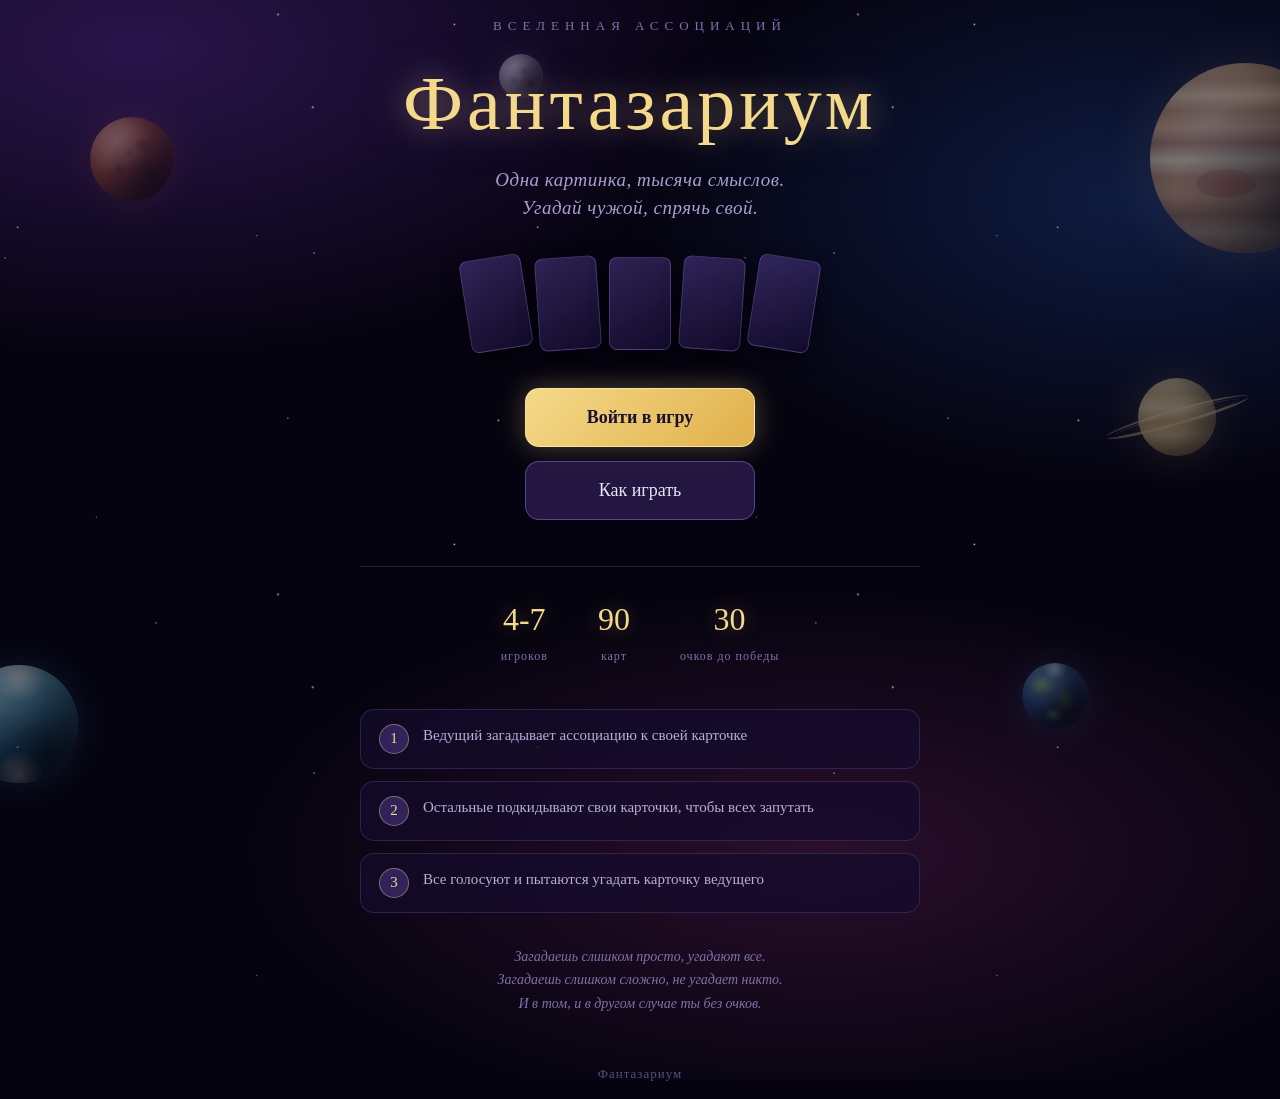
==== commit 1bf060be: "Ubral upominanie klassa" ====
--- a/templates/index.html
+++ b/templates/index.html
@@ -97,7 +97,7 @@
             И в том, и в другом случае ты без очков.
         </p>
 
-        <p class="nizhniy-text">проект ученика 8 класса</p>
+        <p class="nizhniy-text">Фантазариум</p>
     </div>
 
 </body>
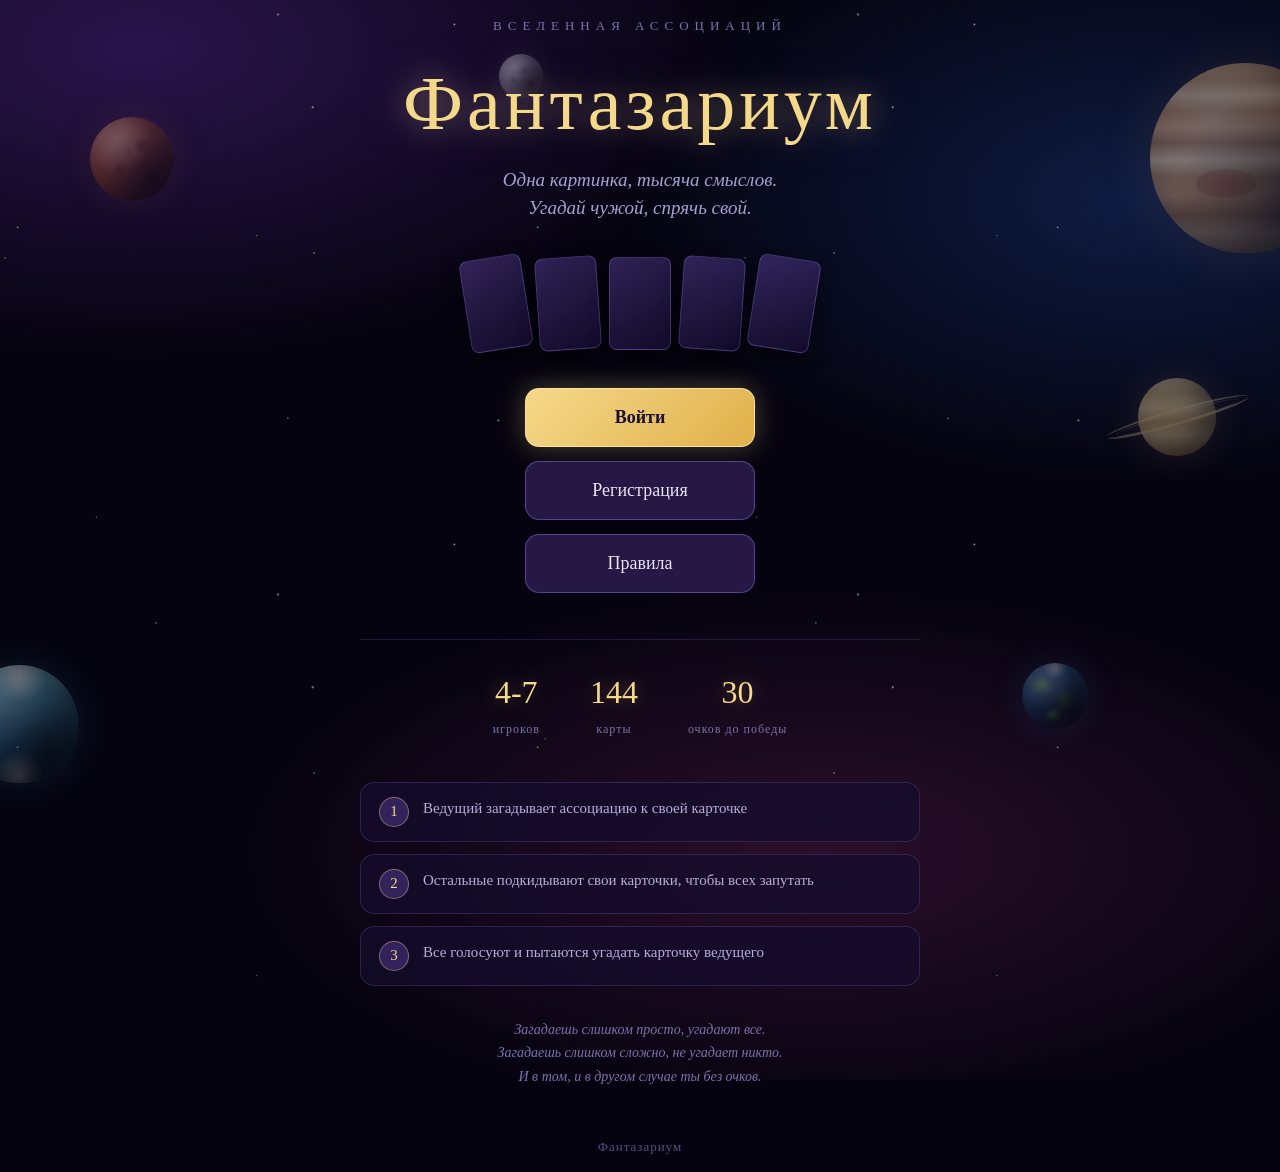
==== commit f4ab1a9b: "Avtoperevod cherez LibreTranslate" ====
--- a/templates/index.html
+++ b/templates/index.html
@@ -5,6 +5,7 @@
     <meta name="viewport" content="width=device-width, initial-scale=1.0">
     <title>Фантазариум</title>
     <link rel="stylesheet" href="/static/style.css">
+    <script src="/static/lang.js"></script>
 </head>
 <body>
 
@@ -57,8 +58,9 @@
         </div>
 
         <div class="knopki" style="margin-top: 38px;">
-            <a href="/vhod" class="knopka knopka-glavnaya">Войти в игру</a>
-            <a href="/pravila" class="knopka">Как играть</a>
+            <a href="/vhod" class="knopka knopka-glavnaya" data-t="voyti">Войти</a>
+            <a href="/registraciya" class="knopka" data-t="registraciya">Регистрация</a>
+            <a href="/pravila" class="knopka" data-t="pravila">Правила</a>
         </div>
 
         <div class="opisanie">
@@ -67,8 +69,8 @@
                 <span class="podpis">игроков</span>
             </div>
             <div class="punkt">
-                <span class="cifra">90</span>
-                <span class="podpis">карт</span>
+                <span class="cifra">144</span>
+                <span class="podpis">карты</span>
             </div>
             <div class="punkt">
                 <span class="cifra">30</span>
--- a/static/style.css
+++ b/static/style.css
@@ -28,7 +28,6 @@
         radial-gradient(ellipse 48% 38% at 78% 30%, rgba(41, 98, 214, 0.26), transparent 60%),
         radial-gradient(ellipse 52% 34% at 60% 82%, rgba(196, 62, 158, 0.20), transparent 62%),
         #05030f;
-    will-change: transform;
     animation: tumannost 60s ease-in-out infinite alternate;
 }
 
@@ -56,14 +55,13 @@
         radial-gradient(1.8px 1.8px at 70% 18%, rgba(255,236,190,0.8), transparent),
         radial-gradient(1.2px 1.2px at 18% 47%, rgba(255,255,255,0.7), transparent);
     background-size: 520px 520px, 660px 660px, 580px 580px, 740px 740px;
-    will-change: opacity;
     animation: mercanie 7s ease-in-out infinite alternate;
-    opacity: 0.75;
+    opacity: 0.7;
 }
 
 @keyframes mercanie {
-    from { opacity: 0.5; }
-    to   { opacity: 0.9; }
+    from { opacity: 0.45; }
+    to   { opacity: 0.85; }
 }
 
 .kosmos {
@@ -78,7 +76,6 @@
     position: absolute;
     border-radius: 50%;
     overflow: hidden;
-    will-change: transform;
 }
 
 .planeta::after {
@@ -178,7 +175,6 @@
     width: 78px;
     height: 78px;
     opacity: 0.46;
-    will-change: transform;
     animation: plyv-1 104s ease-in-out infinite reverse;
 }
 
@@ -218,8 +214,7 @@
     left: 39%;
     top: 6%;
     opacity: 0.4;
-    background:
-        radial-gradient(circle at 34% 30%, #e8e4f0, #b0aac2 50%, #6e6880 100%);
+    background: radial-gradient(circle at 34% 30%, #e8e4f0, #b0aac2 50%, #6e6880 100%);
     box-shadow: inset -8px -5px 18px rgba(0,0,0,0.5), 0 0 30px rgba(200, 195, 220, 0.28);
     animation: plyv-2 82s ease-in-out infinite reverse;
 }
@@ -252,7 +247,6 @@
     width: 76px;
     height: 26px;
     opacity: 0.62;
-    will-change: transform;
 }
 
 .sputnik .korpus {
@@ -264,7 +258,6 @@
     margin: -7px 0 0 -11px;
     border-radius: 3px;
     background: linear-gradient(150deg, #d8d4e4, #8e8aa4 55%, #55516a);
-    box-shadow: 0 0 10px rgba(200, 220, 255, 0.5);
 }
 
 .sputnik .panel {
@@ -273,12 +266,8 @@
     width: 25px;
     height: 15px;
     margin-top: -7.5px;
-    background:
-        repeating-linear-gradient(90deg,
-            #2a4a8c 0px, #2a4a8c 3px, #4068b8 3px, #4068b8 4px),
-        #2a4a8c;
+    background: repeating-linear-gradient(90deg, #2a4a8c 0px, #2a4a8c 3px, #4068b8 3px, #4068b8 4px), #2a4a8c;
     border: 1px solid rgba(150, 180, 230, 0.55);
-    box-shadow: 0 0 8px rgba(80, 130, 220, 0.4);
 }
 
 .sputnik .panel-l { left: 0; }
@@ -296,24 +285,14 @@
     border-bottom: none;
 }
 
-.sputnik-1 {
-    top: 23%;
-    left: -12%;
-    animation: rejs-vpravo 68s linear infinite;
-}
-
-.sputnik-2 {
-    top: 71%;
-    left: -12%;
-    animation: rejs-vlevo 92s linear infinite 22s;
-}
+.sputnik-1 { top: 23%; left: -12%; animation: rejs-vpravo 68s linear infinite; }
+.sputnik-2 { top: 71%; left: -12%; animation: rejs-vlevo 92s linear infinite 22s; }
 
 .stanciya {
     position: absolute;
     width: 96px;
     height: 34px;
     opacity: 0.55;
-    will-change: transform;
 }
 
 .stanciya .modul {
@@ -325,7 +304,6 @@
     margin: -5.5px 0 0 -20px;
     border-radius: 6px;
     background: linear-gradient(180deg, #e0dce8, #a09ab4 50%, #66607e);
-    box-shadow: 0 0 12px rgba(210, 225, 255, 0.5);
 }
 
 .stanciya .modul::after {
@@ -346,21 +324,14 @@
     width: 27px;
     height: 26px;
     margin-top: -13px;
-    background:
-        repeating-linear-gradient(0deg,
-            #22407e 0px, #22407e 3px, #3a5ea8 3px, #3a5ea8 4px),
-        #22407e;
+    background: repeating-linear-gradient(0deg, #22407e 0px, #22407e 3px, #3a5ea8 3px, #3a5ea8 4px), #22407e;
     border: 1px solid rgba(140, 175, 225, 0.5);
 }
 
 .stanciya .krylo-l { left: 0; }
 .stanciya .krylo-r { right: 0; }
 
-.stanciya-1 {
-    top: 45%;
-    left: -14%;
-    animation: rejs-vpravo 110s linear infinite 40s;
-}
+.stanciya-1 { top: 45%; left: -14%; animation: rejs-vpravo 110s linear infinite 40s; }
 
 @keyframes rejs-vpravo {
     0%   { transform: translate3d(0, 0, 0) rotate(6deg); opacity: 0; }
@@ -383,7 +354,6 @@
     background: #fff;
     border-radius: 50%;
     box-shadow: 0 0 7px 2px rgba(255, 255, 255, 0.85);
-    will-change: transform;
 }
 
 .kometa::after {
@@ -438,7 +408,6 @@
     color: #a99fd0;
     margin-bottom: 34px;
     font-style: italic;
-    letter-spacing: 0.5px;
 }
 
 h2 {
@@ -468,18 +437,18 @@
     font-size: 18px;
     font-family: Georgia, serif;
     color: #e8e4f5;
-    background: rgba(46, 30, 82, 0.75);
+    background: rgba(46, 30, 82, 0.8);
     border: 1px solid rgba(160, 130, 240, 0.42);
     border-radius: 14px;
     text-decoration: none;
     cursor: pointer;
-    transition: transform 0.2s, background 0.2s, border-color 0.2s;
+    transition: transform 0.18s, background 0.18s, border-color 0.18s;
     min-width: 230px;
     max-width: 100%;
 }
 
 .knopka:hover {
-    background: rgba(66, 44, 116, 0.85);
+    background: rgba(66, 44, 116, 0.9);
     border-color: rgba(190, 160, 255, 0.75);
     transform: translateY(-3px);
 }
@@ -494,8 +463,32 @@
     box-shadow: 0 0 28px rgba(245, 217, 138, 0.3);
 }
 
-.knopka-glavnaya:hover {
-    background: linear-gradient(135deg, #fff0bd, #f5d98a);
+.knopka-glavnaya:hover { background: linear-gradient(135deg, #fff0bd, #f5d98a); }
+
+.knopka-gotov {
+    background: linear-gradient(135deg, #4ec99a, #2e9c74);
+    color: #06231a;
+    border: 1px solid rgba(126, 232, 192, 0.9);
+    font-weight: bold;
+    box-shadow: 0 0 30px rgba(78, 201, 154, 0.4);
+}
+
+.knopka-gotov:hover {
+    background: linear-gradient(135deg, #6de0b4, #4ec99a);
+    box-shadow: 0 0 42px rgba(78, 201, 154, 0.6);
+}
+
+.knopka-otmena-gotov {
+    background: rgba(30, 70, 58, 0.7);
+    color: #9df0cc;
+    border: 1px solid rgba(126, 232, 192, 0.55);
+    font-weight: normal;
+    box-shadow: none;
+}
+
+.knopka-otmena-gotov:hover {
+    background: rgba(44, 96, 80, 0.85);
+    border-color: rgba(126, 232, 192, 0.8);
 }
 
 .forma {
@@ -513,23 +506,19 @@
     max-width: 100%;
     border: 1px solid rgba(160, 130, 240, 0.38);
     border-radius: 14px;
-    background: rgba(20, 12, 45, 0.85);
+    background: rgba(20, 12, 45, 0.9);
     color: #e8e4f5;
     outline: none;
     text-align: center;
-    transition: border-color 0.2s;
+    transition: border-color 0.18s;
 }
 
 .pole::placeholder { color: #7d72ab; }
-
-.pole:focus {
-    border-color: rgba(245, 217, 138, 0.8);
-    background: rgba(30, 18, 60, 0.9);
-}
+.pole:focus { border-color: rgba(245, 217, 138, 0.8); }
 
 .pravila-text {
     text-align: left;
-    background: rgba(14, 8, 34, 0.85);
+    background: rgba(14, 8, 34, 0.88);
     padding: 28px;
     border-radius: 20px;
     border: 1px solid rgba(160, 130, 240, 0.28);
@@ -547,7 +536,7 @@
     color: #a99fd0;
     text-decoration: none;
     font-size: 16px;
-    transition: color 0.2s;
+    transition: color 0.18s;
 }
 
 .ssylka-nazad:hover { color: #f5d98a; }
@@ -563,7 +552,7 @@
 
 .soobshenie-vidno {
     display: block;
-    background: rgba(76, 26, 44, 0.85);
+    background: rgba(76, 26, 44, 0.9);
     border: 1px solid rgba(230, 110, 150, 0.5);
     color: #f0b8cc;
     padding: 13px 18px;
@@ -581,11 +570,7 @@
     border-top: 1px solid rgba(160, 130, 240, 0.18);
 }
 
-.punkt {
-    display: flex;
-    flex-direction: column;
-    gap: 4px;
-}
+.punkt { display: flex; flex-direction: column; gap: 4px; }
 
 .cifra {
     font-size: clamp(24px, 7vw, 32px);
@@ -593,11 +578,7 @@
     text-shadow: 0 0 20px rgba(245, 217, 138, 0.35);
 }
 
-.podpis {
-    font-size: 12px;
-    color: #7d72ab;
-    letter-spacing: 1px;
-}
+.podpis { font-size: 12px; color: #7d72ab; letter-spacing: 1px; }
 
 .kak-igraem {
     display: flex;
@@ -611,17 +592,14 @@
     display: flex;
     align-items: flex-start;
     gap: 14px;
-    background: rgba(20, 12, 45, 0.7);
+    background: rgba(20, 12, 45, 0.75);
     border: 1px solid rgba(160, 130, 240, 0.2);
     border-radius: 14px;
     padding: 14px 18px;
-    transition: border-color 0.2s, transform 0.2s;
-}
-
-.shag:hover {
-    border-color: rgba(190, 160, 255, 0.45);
-    transform: translateX(4px);
-}
+    transition: border-color 0.18s, transform 0.18s;
+}
+
+.shag:hover { border-color: rgba(190, 160, 255, 0.45); transform: translateX(4px); }
 
 .shag-nomer {
     flex-shrink: 0;
@@ -637,17 +615,9 @@
     font-size: 15px;
 }
 
-.shag-text {
-    font-size: 15px;
-    color: #b8aed8;
-}
-
-.lenta-kart {
-    display: flex;
-    justify-content: center;
-    gap: 10px;
-    margin-top: 34px;
-}
+.shag-text { font-size: 15px; color: #b8aed8; }
+
+.lenta-kart { display: flex; justify-content: center; gap: 10px; margin-top: 34px; }
 
 .mini-karta {
     width: 62px;
@@ -673,7 +643,7 @@
 }
 
 .blok-info {
-    background: rgba(20, 12, 45, 0.7);
+    background: rgba(20, 12, 45, 0.75);
     border: 1px solid rgba(160, 130, 240, 0.2);
     border-radius: 16px;
     padding: 20px 22px;
@@ -689,24 +659,19 @@
     margin-bottom: 10px;
 }
 
-.blok-info p {
-    font-size: 14px;
-    color: #9a90c4;
-    line-height: 1.7;
-}
+.blok-info p { font-size: 14px; color: #9a90c4; line-height: 1.7; }
 
 .kod-komnaty {
     font-size: clamp(34px, 11vw, 56px);
     letter-spacing: clamp(6px, 3vw, 14px);
     color: #f5d98a;
-    background: rgba(14, 8, 34, 0.85);
+    background: rgba(14, 8, 34, 0.88);
     padding: 20px 10px;
     border-radius: 20px;
     border: 1px solid rgba(245, 217, 138, 0.35);
     margin-bottom: 10px;
     font-weight: bold;
     text-shadow: 0 0 28px rgba(245, 217, 138, 0.55);
-    box-shadow: 0 0 50px rgba(126, 92, 214, 0.22);
 }
 
 .knopka-kopirovat {
@@ -718,30 +683,33 @@
     cursor: pointer;
     padding: 6px 14px;
     border-radius: 10px;
-    transition: color 0.2s;
 }
 
 .knopka-kopirovat:hover { color: #f5d98a; }
 
-.zagolovok-spiska {
-    margin: 36px 0 14px;
-    letter-spacing: 2px;
-}
-
-.spisok-igrokov {
-    display: flex;
-    flex-direction: column;
-    gap: 9px;
-    margin-bottom: 20px;
-}
+.zagolovok-spiska { margin: 36px 0 14px; letter-spacing: 2px; }
+
+.spisok-igrokov { display: flex; flex-direction: column; gap: 9px; margin-bottom: 20px; }
 
 .igrok {
-    background: rgba(20, 12, 45, 0.8);
+    display: flex;
+    justify-content: space-between;
+    align-items: center;
+    gap: 10px;
+    background: rgba(20, 12, 45, 0.85);
     border: 1px solid rgba(160, 130, 240, 0.28);
     border-radius: 14px;
     padding: 14px 18px;
     font-size: 17px;
-}
+    transition: border-color 0.2s, background 0.2s;
+}
+
+.igrok-gotov {
+    border-color: rgba(126, 232, 192, 0.6);
+    background: rgba(24, 56, 46, 0.6);
+}
+
+.levaya-igroka { display: flex; align-items: center; gap: 8px; }
 
 .metka-hozyain {
     font-size: 12px;
@@ -749,27 +717,31 @@
     background: linear-gradient(135deg, #f5d98a, #e0b04a);
     padding: 3px 11px;
     border-radius: 20px;
-    margin-left: 9px;
     vertical-align: middle;
 }
 
-.podskazka {
-    color: #a99fd0;
-    margin-bottom: 20px;
-    font-size: 16px;
-}
-
-.podskazka-gotovo {
+.status-gotov {
+    font-size: 13px;
     color: #7ee8c0;
     font-weight: bold;
-}
+    white-space: nowrap;
+}
+
+.status-ne-gotov {
+    font-size: 13px;
+    color: #7d72ab;
+    white-space: nowrap;
+}
+
+.podskazka { color: #a99fd0; margin-bottom: 20px; font-size: 16px; }
+.podskazka-gotovo { color: #7ee8c0; font-weight: bold; }
 
 .igrovoy-ekran {
     width: 100%;
     max-width: 1120px;
     display: flex;
     flex-direction: column;
-    gap: 18px;
+    gap: 16px;
     position: relative;
     z-index: 1;
 }
@@ -780,10 +752,17 @@
     align-items: center;
     gap: 12px;
     flex-wrap: wrap;
-    background: rgba(14, 8, 34, 0.88);
-    padding: 13px 22px;
+    background: rgba(14, 8, 34, 0.92);
+    padding: 12px 20px;
     border-radius: 16px;
     border: 1px solid rgba(160, 130, 240, 0.28);
+}
+
+.levaya-chast {
+    display: flex;
+    align-items: baseline;
+    gap: 16px;
+    flex-wrap: wrap;
 }
 
 .malenkiy-kod {
@@ -793,39 +772,184 @@
     font-weight: bold;
 }
 
-.nomer-raunda {
-    font-size: 15px;
-    color: #a99fd0;
-}
-
-.schet {
+.nomer-raunda { font-size: 15px; color: #a99fd0; }
+
+.taymer {
+    font-size: 17px;
+    font-weight: bold;
+    color: #7ee8c0;
+    padding: 6px 16px;
+    border-radius: 10px;
+    background: rgba(20, 12, 45, 0.8);
+    border: 1px solid rgba(126, 232, 192, 0.4);
+    min-width: 62px;
+    text-align: center;
+    transition: color 0.2s, border-color 0.2s, background 0.2s;
+}
+
+.taymer-skoro {
+    color: #ffc46e;
+    border-color: rgba(255, 196, 110, 0.55);
+}
+
+.taymer-malo {
+    color: #ff8a8a;
+    border-color: rgba(255, 138, 138, 0.7);
+    background: rgba(76, 20, 20, 0.6);
+    animation: taymer-trevoga 1s ease-in-out infinite;
+}
+
+@keyframes taymer-trevoga {
+    0%, 100% { transform: scale(1); }
+    50%      { transform: scale(1.08); }
+}
+
+.taymer-skryt { display: none; }
+
+.knopka-vyhod {
+    padding: 9px 20px;
     font-size: 14px;
-    color: #a99fd0;
-    text-align: right;
-    flex: 1;
-    min-width: 140px;
+    font-family: Georgia, serif;
+    color: #f0b8cc;
+    background: rgba(76, 26, 44, 0.7);
+    border: 1px solid rgba(230, 110, 150, 0.55);
+    border-radius: 10px;
+    cursor: pointer;
+    transition: background 0.18s, color 0.18s, border-color 0.18s;
+    white-space: nowrap;
+}
+
+.knopka-vyhod:hover {
+    background: rgba(140, 44, 76, 0.85);
+    color: #ffd8e4;
+    border-color: rgba(255, 140, 180, 0.85);
+}
+
+.pole-igry {
+    display: flex;
+    justify-content: center;
+    padding: 8px 0;
+}
+
+.stol-krug {
+    position: relative;
+    width: min(100%, 640px);
+    height: 300px;
+    border-radius: 50%;
+    background:
+        radial-gradient(ellipse at 50% 38%, rgba(126, 92, 214, 0.2), transparent 62%),
+        radial-gradient(ellipse at 50% 50%, #1e1240 0%, #150c2e 55%, #0d0720 100%);
+    border: 2px solid rgba(160, 130, 240, 0.32);
+    box-shadow: inset 0 0 60px rgba(126, 92, 214, 0.18), 0 14px 44px rgba(0, 0, 0, 0.55);
+    flex-shrink: 0;
+}
+
+.mesto {
+    position: absolute;
+    width: 78px;
+    text-align: center;
+    transform: translate(-50%, -50%);
+}
+
+.avatar {
+    width: 48px;
+    height: 48px;
+    margin: 0 auto 5px;
+    border-radius: 50%;
+    background: linear-gradient(145deg, #3d2a6e, #241548);
+    border: 2px solid rgba(160, 130, 240, 0.4);
+    display: flex;
+    align-items: center;
+    justify-content: center;
+    font-size: 21px;
+    color: #c4b8e8;
+    transition: border-color 0.2s, box-shadow 0.2s;
+}
+
+.mesto-ya .avatar { border-color: rgba(126, 232, 192, 0.7); }
+
+.mesto-vedushiy .avatar {
+    background: linear-gradient(145deg, #8a6c24, #4a3810);
+    border: 3px solid #ffe9a8;
+    color: #fff6d8;
+    box-shadow: 0 0 30px rgba(245, 217, 138, 0.85);
+    width: 56px;
+    height: 56px;
+    font-size: 25px;
+}
+
+.mesto-gotov .avatar { border-color: rgba(126, 232, 192, 0.75); }
+.mesto-zhdem .avatar { border-color: rgba(240, 150, 110, 0.85); }
+
+.imya-igroka {
+    font-size: 12px;
+    color: #b8aed8;
+    white-space: nowrap;
+    overflow: hidden;
+    text-overflow: ellipsis;
+}
+
+.mesto-vedushiy .imya-igroka { color: #ffe9a8; font-weight: bold; }
+
+.ochki-igroka { font-size: 14px; color: #f5d98a; font-weight: bold; }
+
+.bejdzh {
+    display: inline-block;
+    font-size: 9px;
+    letter-spacing: 1.5px;
+    padding: 2px 8px;
+    border-radius: 20px;
+    margin-top: 3px;
+    white-space: nowrap;
+}
+
+.bejdzh-hodit {
+    background: linear-gradient(135deg, #ffe9a8, #e0b04a);
+    color: #1a0f30;
+    font-weight: bold;
+    box-shadow: 0 0 14px rgba(245, 217, 138, 0.6);
+}
+
+.bejdzh-gotov {
+    background: rgba(40, 96, 78, 0.9);
+    color: #9df0cc;
+    border: 1px solid rgba(126, 232, 192, 0.5);
+}
+
+.bejdzh-zhdem {
+    background: rgba(110, 56, 34, 0.9);
+    color: #ffc4a6;
+    border: 1px solid rgba(240, 150, 110, 0.6);
 }
 
 .stol {
-    background: rgba(14, 8, 34, 0.8);
+    background: rgba(14, 8, 34, 0.85);
     border: 1px solid rgba(160, 130, 240, 0.26);
     border-radius: 22px;
-    padding: 30px 18px;
+    padding: 28px 18px;
     text-align: center;
     min-height: 170px;
     box-shadow: 0 12px 44px rgba(0, 0, 0, 0.45);
 }
 
-.zagolovok-stola {
-    margin-bottom: 10px;
-    color: #f5d98a;
-    letter-spacing: 1px;
+.zagolovok-stola { margin-bottom: 10px; color: #f5d98a; letter-spacing: 1px; }
+
+.tablichka-hodit {
+    display: inline-block;
+    background: linear-gradient(135deg, rgba(138, 108, 36, 0.55), rgba(46, 30, 82, 0.7));
+    border: 2px solid #ffe9a8;
+    border-radius: 14px;
+    padding: 12px 26px;
+    margin-bottom: 12px;
+    font-size: clamp(17px, 4.5vw, 22px);
+    color: #ffe9a8;
+    box-shadow: 0 0 30px rgba(245, 217, 138, 0.35);
 }
 
 .associaciya {
     font-size: clamp(22px, 6vw, 36px);
     color: #ffe9a8;
-    background: rgba(20, 12, 45, 0.85);
+    background: rgba(20, 12, 45, 0.9);
     padding: 18px 30px;
     border-radius: 16px;
     border: 1px solid rgba(245, 217, 138, 0.32);
@@ -837,21 +961,14 @@
     text-shadow: 0 0 24px rgba(245, 217, 138, 0.45);
 }
 
-#pole-associacii {
-    width: 340px;
-    margin-top: 10px;
-}
-
-.zagolovok-ruki {
-    margin-bottom: 14px;
-    text-align: center;
-    letter-spacing: 1px;
-}
+#pole-associacii { width: 340px; margin-top: 10px; }
+
+.zagolovok-ruki { margin-bottom: 14px; text-align: center; letter-spacing: 1px; }
 
 .setka-kart {
     display: grid;
-    grid-template-columns: repeat(6, 1fr);
-    gap: 11px;
+    grid-template-columns: repeat(6, minmax(0, 1fr));
+    gap: 12px;
 }
 
 .karta {
@@ -861,14 +978,11 @@
     border-radius: 12px;
     border: 2px solid rgba(160, 130, 240, 0.22);
     cursor: pointer;
-    transition: transform 0.22s, border-color 0.22s, opacity 0.22s;
+    transition: transform 0.18s, border-color 0.18s, opacity 0.18s;
     display: block;
 }
 
-.karta:hover {
-    transform: translateY(-10px);
-    border-color: rgba(190, 160, 255, 0.6);
-}
+.karta:hover { transform: translateY(-10px); border-color: rgba(190, 160, 255, 0.6); }
 
 .karta-vybrana {
     border-color: #f5d98a;
@@ -887,35 +1001,26 @@
 }
 
 .karta-stola {
-    width: 132px;
+    width: 140px;
     aspect-ratio: 2 / 3;
     object-fit: cover;
     border-radius: 12px;
     border: 2px solid rgba(160, 130, 240, 0.22);
     cursor: pointer;
-    transition: transform 0.22s, border-color 0.22s;
+    transition: transform 0.18s, border-color 0.18s;
     display: block;
 }
 
-.karta-stola:hover {
-    transform: translateY(-10px);
-    border-color: rgba(190, 160, 255, 0.6);
-}
-
-.karta-moya {
-    opacity: 0.45;
-    border-color: rgba(160, 130, 240, 0.5);
-}
+.karta-stola:hover { transform: translateY(-10px); border-color: rgba(190, 160, 255, 0.6); }
+
+.karta-moya { opacity: 0.45; border-color: rgba(160, 130, 240, 0.5); }
 
 .karta-pravilnaya {
     border-color: #f5d98a;
     box-shadow: 0 0 34px rgba(245, 217, 138, 0.65);
 }
 
-.blok-itoga {
-    text-align: center;
-    max-width: 132px;
-}
+.blok-itoga { text-align: center; max-width: 140px; }
 
 .avtor {
     margin-top: 8px;
@@ -925,19 +1030,14 @@
     word-break: break-word;
 }
 
-.golosa {
-    font-size: 12px;
-    color: #a99fd0;
-    margin-top: 3px;
-    word-break: break-word;
-}
+.golosa { font-size: 12px; color: #a99fd0; margin-top: 3px; word-break: break-word; }
 
 .niz-panel {
     display: flex;
     justify-content: center;
     gap: 9px;
     flex-wrap: wrap;
-    margin-top: 12px;
+    margin-top: 6px;
 }
 
 .knopka-malenkaya {
@@ -945,26 +1045,17 @@
     font-size: 13px;
     font-family: Georgia, serif;
     color: #a99fd0;
-    background: rgba(20, 12, 45, 0.8);
+    background: rgba(20, 12, 45, 0.85);
     border: 1px solid rgba(160, 130, 240, 0.3);
     border-radius: 10px;
     cursor: pointer;
-    transition: background 0.2s, color 0.2s;
-}
-
-.knopka-malenkaya:hover {
-    background: rgba(66, 44, 116, 0.9);
-    color: #e8e4f5;
-}
-
-.knopka-opasnaya {
-    border-color: rgba(230, 110, 150, 0.45);
-    color: #e5a0ba;
-}
-
-.knopka-opasnaya:hover {
-    background: rgba(96, 34, 56, 0.9);
-}
+    transition: background 0.18s, color 0.18s;
+}
+
+.knopka-malenkaya:hover { background: rgba(66, 44, 116, 0.9); color: #e8e4f5; }
+
+.knopka-opasnaya { border-color: rgba(230, 110, 150, 0.45); color: #e5a0ba; }
+.knopka-opasnaya:hover { background: rgba(96, 34, 56, 0.9); }
 
 .pedestal {
     display: flex;
@@ -978,7 +1069,7 @@
     display: flex;
     justify-content: space-between;
     align-items: center;
-    background: rgba(20, 12, 45, 0.8);
+    background: rgba(20, 12, 45, 0.85);
     border: 1px solid rgba(160, 130, 240, 0.26);
     border-radius: 14px;
     padding: 14px 20px;
@@ -993,10 +1084,7 @@
     box-shadow: 0 0 34px rgba(245, 217, 138, 0.28);
 }
 
-.ochki-itog {
-    color: #f5d98a;
-    font-weight: bold;
-}
+.ochki-itog { color: #f5d98a; font-weight: bold; }
 
 .modal {
     display: none;
@@ -1005,82 +1093,918 @@
     z-index: 100;
     align-items: center;
     justify-content: center;
-    padding: 20px;
+    padding: 16px;
 }
 
 .modal-vidno { display: flex; }
 
-.modal-fon {
-    position: absolute;
-    inset: 0;
-    background: rgba(5, 3, 15, 0.94);
-}
+.modal-fon { position: absolute; inset: 0; background: rgba(5, 3, 15, 0.95); }
 
 .modal-okno {
     position: relative;
     display: flex;
     flex-direction: column;
     align-items: center;
-    gap: 18px;
-    max-height: 92vh;
-}
+    gap: 14px;
+    max-height: 94vh;
+    width: 100%;
+    max-width: 720px;
+}
+
+.ryad-prosmotra {
+    display: flex;
+    align-items: center;
+    justify-content: center;
+    gap: 14px;
+    width: 100%;
+}
+
+.strelka {
+    flex-shrink: 0;
+    width: 52px;
+    height: 52px;
+    border-radius: 50%;
+    background: rgba(46, 30, 82, 0.85);
+    border: 1px solid rgba(160, 130, 240, 0.5);
+    color: #e8e4f5;
+    font-size: 26px;
+    line-height: 1;
+    cursor: pointer;
+    display: flex;
+    align-items: center;
+    justify-content: center;
+    transition: background 0.18s, border-color 0.18s, transform 0.18s;
+    user-select: none;
+}
+
+.strelka:hover {
+    background: rgba(86, 60, 146, 0.95);
+    border-color: rgba(200, 170, 255, 0.8);
+    transform: scale(1.08);
+}
+
+.strelka:active { transform: scale(0.96); }
 
 .modal-karta {
-    max-width: min(78vw, 440px);
-    max-height: 70vh;
+    max-width: min(66vw, 400px);
+    max-height: 66vh;
     border-radius: 16px;
     border: 2px solid rgba(160, 130, 240, 0.45);
     box-shadow: 0 24px 70px rgba(0, 0, 0, 0.85);
-}
-
-.modal-knopki {
-    display: flex;
-    gap: 10px;
-    flex-wrap: wrap;
+    touch-action: pan-y;
+    user-select: none;
+    -webkit-user-drag: none;
+}
+
+.schetchik-kart {
+    font-size: 14px;
+    color: #a99fd0;
+    letter-spacing: 2px;
+}
+
+.tochki-kart {
+    display: flex;
     justify-content: center;
+    gap: 7px;
+}
+
+.tochka-karty {
+    width: 8px;
+    height: 8px;
+    border-radius: 50%;
+    background: rgba(160, 130, 240, 0.35);
+    cursor: pointer;
+    transition: background 0.18s, transform 0.18s;
+}
+
+.tochka-karty:hover { background: rgba(190, 160, 255, 0.7); }
+
+.tochka-aktivnaya {
+    background: #f5d98a;
+    transform: scale(1.3);
+}
+
+.modal-knopki { display: flex; gap: 10px; flex-wrap: wrap; justify-content: center; }
+
+@media (max-width: 1000px) {
+    .stol-krug { height: 270px; }
 }
 
 @media (max-width: 780px) {
-    body {
-        align-items: flex-start;
-        padding: 12px;
+    body { align-items: flex-start; padding: 10px; }
+
+    .igrovoy-ekran { gap: 12px; }
+
+    .verh-panel { padding: 10px 14px; gap: 8px; }
+    .levaya-chast { gap: 12px; }
+    .malenkiy-kod { font-size: 17px; letter-spacing: 3px; }
+    .nomer-raunda { font-size: 13px; }
+    .knopka-vyhod { padding: 7px 14px; font-size: 12px; }
+    .taymer { font-size: 15px; padding: 5px 12px; min-width: 54px; }
+
+    .pole-igry { padding: 4px 0; }
+
+    .stol-krug {
+        width: min(100%, 380px);
+        height: 340px;
+        border-radius: 46%;
     }
 
-    .igrovoy-ekran { gap: 14px; }
-    .verh-panel { padding: 10px 15px; font-size: 14px; }
-    .schet { text-align: left; width: 100%; flex: none; font-size: 13px; }
-    .stol { padding: 22px 12px; }
-
-    .setka-kart {
-        grid-template-columns: repeat(3, 1fr);
-        gap: 8px;
-    }
+    .mesto { width: 62px; }
+    .avatar { width: 40px; height: 40px; font-size: 18px; }
+    .mesto-vedushiy .avatar { width: 46px; height: 46px; font-size: 21px; }
+    .imya-igroka { font-size: 11px; }
+    .ochki-igroka { font-size: 13px; }
+    .bejdzh { font-size: 8px; padding: 1px 6px; letter-spacing: 1px; }
+
+    .stol { padding: 20px 12px; }
+
+    .setka-kart { grid-template-columns: repeat(3, minmax(0, 1fr)); gap: 8px; }
 
     .karta:hover, .karta-stola:hover { transform: none; }
 
-    .karta-stola {
-        width: calc(33.333% - 10px);
-        max-width: 112px;
-    }
-
-    .blok-itoga { max-width: 112px; }
+    .karta-stola { width: calc(50% - 8px); max-width: 130px; }
+    .blok-itoga { max-width: 130px; }
+
     .knopka { min-width: 200px; padding: 14px 28px; }
     #pole-associacii { width: 100%; max-width: 320px; }
-    .modal-karta { max-width: 88vw; max-height: 64vh; }
-
-    .gazoviy { width: 120px; height: 120px; right: -45px; }
-    .ledyanoy { width: 76px; height: 76px; left: -28px; }
-    .kamenistaya { width: 52px; height: 52px; }
-    .zemlepodobnaya { width: 42px; height: 42px; }
-    .s-kolcami { width: 50px; height: 50px; }
-    .lunnaya { display: none; }
-    .stanciya { display: none; }
+
+    .ryad-prosmotra { gap: 6px; }
+    .strelka { width: 42px; height: 42px; font-size: 21px; }
+    .modal-karta { max-width: calc(100vw - 130px); max-height: 62vh; }
+
+    .igrok { font-size: 15px; padding: 12px 14px; }
+    .status-gotov, .status-ne-gotov { font-size: 12px; }
+
+    .gazoviy { width: 110px; height: 110px; right: -42px; }
+    .ledyanoy { width: 70px; height: 70px; left: -26px; }
+    .kamenistaya, .zemlepodobnaya, .lunnaya, .s-kolcami, .stanciya { display: none; }
     .sputnik { transform: scale(0.7); }
     .mini-karta { width: 46px; }
     .kometa::after { width: 58px; }
 }
 
+@media (max-width: 420px) {
+    .stol-krug { height: 300px; }
+    .mesto { width: 54px; }
+    .avatar { width: 34px; height: 34px; font-size: 15px; }
+    .mesto-vedushiy .avatar { width: 40px; height: 40px; font-size: 18px; }
+    .imya-igroka { font-size: 10px; }
+    .karta-stola { width: calc(50% - 7px); }
+    .strelka { width: 36px; height: 36px; font-size: 18px; }
+    .modal-karta { max-width: calc(100vw - 110px); }
+}
+
 @media (prefers-reduced-motion: reduce) {
     body::before, .zvezdy, .planeta, .s-kolcami { animation: none; }
     .kometa, .sputnik, .stanciya { display: none; }
+}
+
+.igrok {
+    display: flex;
+    justify-content: space-between;
+    align-items: center;
+    gap: 14px;
+    text-align: left;
+}
+
+.levaya-igroka {
+    display: flex;
+    align-items: center;
+    gap: 9px;
+    min-width: 0;
+    flex: 1;
+    overflow: hidden;
+    text-overflow: ellipsis;
+    white-space: nowrap;
+}
+
+.znak {
+    flex-shrink: 0;
+    width: 30px;
+    height: 30px;
+    border-radius: 50%;
+    display: flex;
+    align-items: center;
+    justify-content: center;
+    font-size: 16px;
+    font-weight: bold;
+    line-height: 1;
+}
+
+.znak-da {
+    background: rgba(40, 110, 86, 0.9);
+    border: 2px solid #7ee8c0;
+    color: #b8ffe0;
+}
+
+.znak-net {
+    background: rgba(48, 34, 78, 0.9);
+    border: 2px solid rgba(160, 130, 240, 0.45);
+    color: #8b7fb8;
+}
+
+.bolshoy-taymer {
+    display: none;
+    align-items: center;
+    justify-content: center;
+    gap: 14px;
+    background: rgba(14, 8, 34, 0.92);
+    border: 2px solid rgba(126, 232, 192, 0.5);
+    border-radius: 18px;
+    padding: 14px 26px;
+    margin: 0 auto;
+    max-width: 420px;
+    width: 100%;
+}
+
+.bolshoy-taymer-vidno { display: flex; }
+
+.taymer-podpis {
+    font-size: 14px;
+    color: #a99fd0;
+    letter-spacing: 1px;
+}
+
+.taymer-cifry {
+    font-size: 40px;
+    font-weight: bold;
+    color: #7ee8c0;
+    line-height: 1;
+    min-width: 62px;
+    text-align: center;
+    font-variant-numeric: tabular-nums;
+}
+
+.taymer-polosa {
+    position: absolute;
+    left: 0;
+    bottom: 0;
+    height: 4px;
+    background: #7ee8c0;
+    border-radius: 0 0 16px 16px;
+    transition: width 1s linear, background 0.3s;
+}
+
+.obertka-taymera {
+    position: relative;
+    overflow: hidden;
+    border-radius: 18px;
+}
+
+.taymer-zheltyy { border-color: rgba(255, 196, 110, 0.6); }
+.taymer-zheltyy .taymer-cifry { color: #ffc46e; }
+.taymer-zheltyy .taymer-polosa { background: #ffc46e; }
+
+.taymer-krasnyy {
+    border-color: rgba(255, 138, 138, 0.8);
+    background: rgba(58, 14, 20, 0.92);
+}
+
+.taymer-krasnyy .taymer-cifry {
+    color: #ff8a8a;
+    animation: pulse-cifr 1s ease-in-out infinite;
+}
+
+.taymer-krasnyy .taymer-polosa { background: #ff8a8a; }
+
+@keyframes pulse-cifr {
+    0%, 100% { transform: scale(1); }
+    50%      { transform: scale(1.12); }
+}
+
+@media (max-width: 780px) {
+    .bolshoy-taymer { padding: 11px 18px; gap: 10px; }
+    .taymer-cifry { font-size: 32px; min-width: 50px; }
+    .taymer-podpis { font-size: 12px; }
+    .igrok { gap: 10px; }
+    .znak { width: 26px; height: 26px; font-size: 14px; }
+}
+
+.igrok {
+    display: flex;
+    justify-content: space-between;
+    align-items: center;
+    gap: 18px;
+    text-align: left;
+    padding: 13px 16px;
+}
+
+.levaya-igroka {
+    display: flex;
+    align-items: center;
+    gap: 9px;
+    min-width: 0;
+    flex: 1;
+}
+
+.imya-v-spiske {
+    font-size: 17px;
+    color: #e8e4f5;
+    overflow: hidden;
+    text-overflow: ellipsis;
+    white-space: nowrap;
+}
+
+.plashka-status {
+    flex-shrink: 0;
+    font-size: 12px;
+    letter-spacing: 1.5px;
+    text-transform: uppercase;
+    padding: 6px 14px;
+    border-radius: 20px;
+    white-space: nowrap;
+}
+
+.plashka-gotov {
+    background: rgba(40, 110, 86, 0.95);
+    border: 1px solid rgba(126, 232, 192, 0.7);
+    color: #a8ffd8;
+    font-weight: bold;
+}
+
+.plashka-zhdem {
+    background: rgba(44, 30, 72, 0.9);
+    border: 1px solid rgba(160, 130, 240, 0.35);
+    color: #8b7fb8;
+}
+
+@media (max-width: 480px) {
+    .igrok {
+        flex-direction: column;
+        align-items: flex-start;
+        gap: 9px;
+    }
+
+    .levaya-igroka { width: 100%; }
+
+    .plashka-status {
+        align-self: flex-start;
+        font-size: 11px;
+        padding: 5px 12px;
+    }
+}
+
+.panel-zameny {
+    display: flex;
+    align-items: center;
+    justify-content: center;
+    gap: 14px;
+    flex-wrap: wrap;
+    margin-top: 14px;
+}
+
+.knopka-zamena {
+    padding: 10px 22px;
+    font-size: 14px;
+    font-family: Georgia, serif;
+    color: #d8c4ff;
+    background: rgba(58, 38, 104, 0.85);
+    border: 1px solid rgba(190, 160, 255, 0.5);
+    border-radius: 12px;
+    cursor: pointer;
+    transition: background 0.18s, border-color 0.18s, color 0.18s;
+}
+
+.knopka-zamena:hover {
+    background: rgba(88, 58, 158, 0.95);
+    border-color: rgba(220, 195, 255, 0.85);
+    color: #f2ebff;
+}
+
+.moi-ochki {
+    font-size: 13px;
+    color: #7d72ab;
+    letter-spacing: 1px;
+}
+
+.ne-golosuet {
+    display: inline-block;
+    background: rgba(110, 56, 34, 0.85);
+    border: 1px solid rgba(240, 150, 110, 0.5);
+    border-radius: 12px;
+    padding: 10px 20px;
+    margin-top: 10px;
+    font-size: 15px;
+    color: #ffc4a6;
+}
+
+.igrovoy-ekran {
+    gap: 12px;
+}
+
+.shapka {
+    position: sticky;
+    top: 0;
+    z-index: 50;
+    background: rgba(10, 6, 24, 0.97);
+    border: 1px solid rgba(160, 130, 240, 0.3);
+    border-radius: 14px;
+    padding: 10px 16px;
+    display: flex;
+    align-items: center;
+    justify-content: space-between;
+    gap: 12px;
+    flex-wrap: nowrap;
+    box-shadow: 0 6px 24px rgba(0, 0, 0, 0.6);
+}
+
+.shapka-levo {
+    display: flex;
+    align-items: baseline;
+    gap: 12px;
+    min-width: 0;
+}
+
+.shapka-kod {
+    font-size: 16px;
+    letter-spacing: 3px;
+    color: #f5d98a;
+    font-weight: bold;
+}
+
+.shapka-raund {
+    font-size: 13px;
+    color: #a99fd0;
+    white-space: nowrap;
+}
+
+.shapka-taymer {
+    display: none;
+    align-items: baseline;
+    gap: 5px;
+    padding: 5px 14px;
+    border-radius: 10px;
+    background: rgba(24, 60, 50, 0.85);
+    border: 1px solid rgba(126, 232, 192, 0.5);
+    flex-shrink: 0;
+}
+
+.shapka-taymer-vidno { display: flex; }
+
+.shapka-cifry {
+    font-size: 22px;
+    font-weight: bold;
+    color: #7ee8c0;
+    line-height: 1;
+    font-variant-numeric: tabular-nums;
+}
+
+.shapka-sek {
+    font-size: 11px;
+    color: #7fbfa8;
+    letter-spacing: 1px;
+}
+
+.taymer-zh {
+    background: rgba(70, 52, 18, 0.85);
+    border-color: rgba(255, 196, 110, 0.6);
+}
+.taymer-zh .shapka-cifry { color: #ffc46e; }
+.taymer-zh .shapka-sek { color: #c9a06a; }
+
+.taymer-kr {
+    background: rgba(72, 18, 24, 0.9);
+    border-color: rgba(255, 138, 138, 0.75);
+}
+.taymer-kr .shapka-cifry { color: #ff8a8a; }
+.taymer-kr .shapka-sek { color: #c98a8a; }
+
+.knopka-vyhod {
+    padding: 7px 14px;
+    font-size: 12px;
+    flex-shrink: 0;
+}
+
+.obertka-taymera { display: none; }
+
+.polosa-vremeni {
+    height: 3px;
+    background: rgba(126, 232, 192, 0.85);
+    border-radius: 2px;
+    width: 100%;
+    transition: width 1s linear, background 0.3s;
+}
+
+.polosa-zh { background: rgba(255, 196, 110, 0.9); }
+.polosa-kr { background: rgba(255, 138, 138, 0.95); }
+
+.lenta-igrokov {
+    display: none;
+    gap: 8px;
+    overflow-x: auto;
+    padding: 4px 2px 8px;
+    scrollbar-width: none;
+}
+
+.lenta-igrokov::-webkit-scrollbar { display: none; }
+
+.igrok-plitka {
+    flex-shrink: 0;
+    width: 76px;
+    background: rgba(20, 12, 45, 0.85);
+    border: 1px solid rgba(160, 130, 240, 0.28);
+    border-radius: 12px;
+    padding: 8px 4px;
+    text-align: center;
+}
+
+.plitka-vedushiy {
+    border-color: #ffe9a8;
+    background: rgba(66, 50, 18, 0.85);
+}
+
+.plitka-gotov { border-color: rgba(126, 232, 192, 0.65); }
+.plitka-zhdem { border-color: rgba(240, 150, 110, 0.7); }
+
+.plitka-avatar {
+    width: 30px;
+    height: 30px;
+    margin: 0 auto 4px;
+    border-radius: 50%;
+    background: linear-gradient(145deg, #3d2a6e, #241548);
+    display: flex;
+    align-items: center;
+    justify-content: center;
+    font-size: 14px;
+    color: #c4b8e8;
+}
+
+.plitka-vedushiy .plitka-avatar {
+    background: linear-gradient(145deg, #8a6c24, #4a3810);
+    color: #fff6d8;
+}
+
+.plitka-imya {
+    font-size: 10px;
+    color: #b8aed8;
+    overflow: hidden;
+    text-overflow: ellipsis;
+    white-space: nowrap;
+}
+
+.plitka-ochki {
+    font-size: 13px;
+    color: #f5d98a;
+    font-weight: bold;
+}
+
+.plitka-znak {
+    font-size: 9px;
+    margin-top: 2px;
+    letter-spacing: 0.5px;
+}
+
+.znak-vedushiy { color: #ffe9a8; font-weight: bold; }
+.znak-ok { color: #7ee8c0; }
+.znak-zhdem { color: #f0966e; }
+
+.modal-taymer {
+    display: none;
+    align-items: baseline;
+    gap: 6px;
+    padding: 6px 16px;
+    border-radius: 10px;
+    background: rgba(24, 60, 50, 0.9);
+    border: 1px solid rgba(126, 232, 192, 0.5);
+}
+
+.modal-taymer-vidno { display: flex; }
+
+.modal-taymer .shapka-cifry { font-size: 20px; }
+
+.stol { padding: 20px 14px; min-height: 0; }
+
+@media (max-width: 900px) {
+    .pole-igry { display: none; }
+    .lenta-igrokov { display: flex; }
+
+    body { padding: 8px; }
+    .igrovoy-ekran { gap: 10px; }
+
+    .shapka { padding: 8px 12px; gap: 8px; border-radius: 12px; }
+    .shapka-levo { gap: 8px; }
+    .shapka-kod { font-size: 14px; letter-spacing: 2px; }
+    .shapka-raund { font-size: 11px; }
+    .shapka-taymer { padding: 4px 10px; }
+    .shapka-cifry { font-size: 19px; }
+    .knopka-vyhod { padding: 6px 10px; font-size: 11px; }
+
+    .stol { padding: 16px 10px; border-radius: 18px; }
+
+    .associaciya { font-size: 21px; padding: 12px 18px; margin: 8px 0; }
+    .tablichka-hodit { font-size: 16px; padding: 9px 18px; margin-bottom: 8px; }
+    .zagolovok-ruki { font-size: 14px; margin-bottom: 8px; }
+
+    .setka-kart { gap: 7px; }
+    .karta-stola { width: calc(33.333% - 10px); max-width: 100px; }
+    .blok-itoga { max-width: 100px; }
+    .setka-stola { gap: 10px; margin-top: 12px; }
+    .avtor { font-size: 12px; margin-top: 5px; }
+    .golosa { font-size: 10px; }
+
+    .panel-zameny { margin-top: 10px; gap: 10px; }
+    .knopka-zamena { padding: 8px 16px; font-size: 12px; }
+    .moi-ochki { font-size: 12px; }
+}
+
+@media (max-width: 420px) {
+    .igrok-plitka { width: 66px; padding: 6px 3px; }
+    .plitka-avatar { width: 26px; height: 26px; font-size: 12px; }
+    .plitka-imya { font-size: 9px; }
+    .karta-stola { width: calc(33.333% - 8px); max-width: 88px; }
+    .blok-itoga { max-width: 88px; }
+}
+
+.kolody {
+    display: flex;
+    flex-direction: column;
+    gap: 14px;
+}
+
+.karta-kolody { width: 100%; }
+
+.knopka-koloda {
+    width: 100%;
+    display: flex;
+    flex-direction: column;
+    gap: 6px;
+    padding: 20px 22px;
+    font-family: Georgia, serif;
+    text-align: left;
+    border-radius: 18px;
+    cursor: pointer;
+    transition: transform 0.18s, border-color 0.18s, background 0.18s;
+}
+
+.knopka-koloda:hover { transform: translateY(-3px); }
+
+.koloda-omut {
+    background: linear-gradient(140deg, rgba(24, 34, 72, 0.95), rgba(14, 10, 34, 0.95));
+    border: 1px solid rgba(120, 160, 230, 0.45);
+    color: #cddcff;
+}
+
+.koloda-omut:hover { border-color: rgba(160, 200, 255, 0.85); }
+
+.koloda-balagan {
+    background: linear-gradient(140deg, rgba(92, 40, 62, 0.9), rgba(46, 18, 40, 0.95));
+    border: 1px solid rgba(240, 160, 120, 0.45);
+    color: #ffd8c4;
+}
+
+.koloda-balagan:hover { border-color: rgba(255, 190, 150, 0.85); }
+
+.koloda-imya {
+    font-size: 24px;
+    font-weight: bold;
+}
+
+.koloda-omut .koloda-imya { color: #a8c8ff; }
+.koloda-balagan .koloda-imya { color: #ffc09a; }
+
+.koloda-opis {
+    font-size: 14px;
+    opacity: 0.85;
+}
+
+.koloda-niz {
+    font-size: 12px;
+    opacity: 0.6;
+    margin-top: 4px;
+}
+
+.ishchut { color: #7ee8c0; }
+.nikogo { opacity: 0.7; }
+
+.razdelitel {
+    display: flex;
+    align-items: center;
+    gap: 14px;
+    margin: 34px 0 22px;
+    color: #7d72ab;
+    font-size: 13px;
+    letter-spacing: 1px;
+}
+
+.razdelitel::before,
+.razdelitel::after {
+    content: "";
+    flex: 1;
+    height: 1px;
+    background: rgba(160, 130, 240, 0.22);
+}
+
+.blok-druzya {
+    display: flex;
+    flex-direction: column;
+    align-items: center;
+}
+
+.vybor-kolody {
+    appearance: none;
+    cursor: pointer;
+    background: rgba(20, 12, 45, 0.9);
+}
+
+.plashka-koloda {
+    display: inline-block;
+    font-size: 13px;
+    letter-spacing: 2px;
+    padding: 6px 18px;
+    border-radius: 20px;
+    margin-bottom: 16px;
+}
+
+.plashka-omut {
+    background: rgba(24, 34, 72, 0.9);
+    border: 1px solid rgba(120, 160, 230, 0.5);
+    color: #a8c8ff;
+}
+
+.plashka-balagan {
+    background: rgba(92, 40, 62, 0.9);
+    border: 1px solid rgba(240, 160, 120, 0.5);
+    color: #ffc09a;
+}
+
+@media (max-width: 780px) {
+    .knopka-koloda { padding: 16px 18px; }
+    .koloda-imya { font-size: 20px; }
+    .koloda-opis { font-size: 13px; }
+}
+
+.stol-krug {
+    background:
+        radial-gradient(ellipse at 50% 42%, rgba(160, 130, 240, 0.14), transparent 55%),
+        radial-gradient(ellipse at 50% 50%, #241a52 0%, #1a1140 42%, #100a26 74%, #0a0518 100%);
+    border: 3px solid rgba(180, 150, 250, 0.28);
+    box-shadow:
+        inset 0 0 90px rgba(126, 92, 214, 0.22),
+        inset 0 6px 24px rgba(0, 0, 0, 0.5),
+        0 0 70px rgba(126, 92, 214, 0.18),
+        0 20px 60px rgba(0, 0, 0, 0.65);
+}
+
+.stol-krug::before {
+    content: "";
+    position: absolute;
+    inset: 16px;
+    border-radius: 50%;
+    border: 1px solid rgba(180, 150, 250, 0.14);
+    pointer-events: none;
+}
+
+.stol-krug::after {
+    content: "";
+    position: absolute;
+    left: 50%;
+    top: 50%;
+    width: 90px;
+    height: 90px;
+    margin: -45px 0 0 -45px;
+    border-radius: 50%;
+    background: radial-gradient(circle, rgba(245, 217, 138, 0.09), transparent 68%);
+    border: 1px solid rgba(245, 217, 138, 0.16);
+    pointer-events: none;
+}
+
+.avatar {
+    overflow: hidden;
+    box-shadow: 0 4px 14px rgba(0, 0, 0, 0.5);
+}
+
+.avatar img {
+    width: 100%;
+    height: 100%;
+    object-fit: cover;
+    display: block;
+}
+
+.plitka-avatar {
+    overflow: hidden;
+}
+
+.plitka-avatar img {
+    width: 100%;
+    height: 100%;
+    object-fit: cover;
+    display: block;
+}
+
+.shapka-profilya {
+    display: flex;
+    align-items: center;
+    justify-content: center;
+    gap: 10px;
+    margin-bottom: 22px;
+}
+
+.mini-avatar {
+    width: 34px;
+    height: 34px;
+    border-radius: 50%;
+    object-fit: cover;
+    border: 2px solid rgba(160, 130, 240, 0.5);
+}
+
+.privet {
+    font-size: 15px;
+    color: #b8aed8;
+}
+
+.bolshoy-avatar-blok {
+    display: flex;
+    justify-content: center;
+    margin-bottom: 14px;
+}
+
+.bolshoy-avatar {
+    width: 116px;
+    height: 116px;
+    border-radius: 50%;
+    object-fit: cover;
+    border: 3px solid rgba(245, 217, 138, 0.55);
+    box-shadow: 0 0 34px rgba(245, 217, 138, 0.25);
+}
+
+.bukva-avatar {
+    width: 116px;
+    height: 116px;
+    border-radius: 50%;
+    background: linear-gradient(145deg, #3d2a6e, #241548);
+    border: 3px solid rgba(160, 130, 240, 0.5);
+    display: flex;
+    align-items: center;
+    justify-content: center;
+    font-size: 46px;
+    color: #c4b8e8;
+}
+
+.imya-profilya {
+    font-size: 22px;
+    color: #f5d98a;
+    margin-bottom: 16px;
+}
+
+.forma-avatara { margin-bottom: 28px; }
+
+.knopka-fayl {
+    display: inline-block;
+    padding: 10px 24px;
+    font-size: 14px;
+    font-family: Georgia, serif;
+    color: #d8c4ff;
+    background: rgba(58, 38, 104, 0.85);
+    border: 1px solid rgba(190, 160, 255, 0.5);
+    border-radius: 12px;
+    cursor: pointer;
+    transition: background 0.18s;
+}
+
+.knopka-fayl:hover { background: rgba(88, 58, 158, 0.95); }
+.knopka-fayl input { display: none; }
+
+.statistika {
+    display: flex;
+    justify-content: center;
+    gap: clamp(16px, 8vw, 46px);
+    padding: 22px 0;
+    border-top: 1px solid rgba(160, 130, 240, 0.18);
+    border-bottom: 1px solid rgba(160, 130, 240, 0.18);
+}
+
+.stat-blok {
+    display: flex;
+    flex-direction: column;
+    gap: 4px;
+}
+
+.stat-cifra {
+    font-size: clamp(26px, 8vw, 34px);
+    color: #f5d98a;
+    font-weight: bold;
+}
+
+.stat-podpis {
+    font-size: 12px;
+    color: #7d72ab;
+    letter-spacing: 1px;
+}
+
+.podpis-yazyka {
+    font-size: 13px;
+    color: #7d72ab;
+    letter-spacing: 1px;
+    margin-top: 6px;
+}
+
+.soobshenie-vyhod {
+    background: rgba(76, 26, 44, 0.85);
+    border: 2px solid rgba(230, 110, 150, 0.6);
+    border-radius: 16px;
+    padding: 18px 24px;
+    margin-bottom: 20px;
+    font-size: 19px;
+    color: #f0b8cc;
 }
